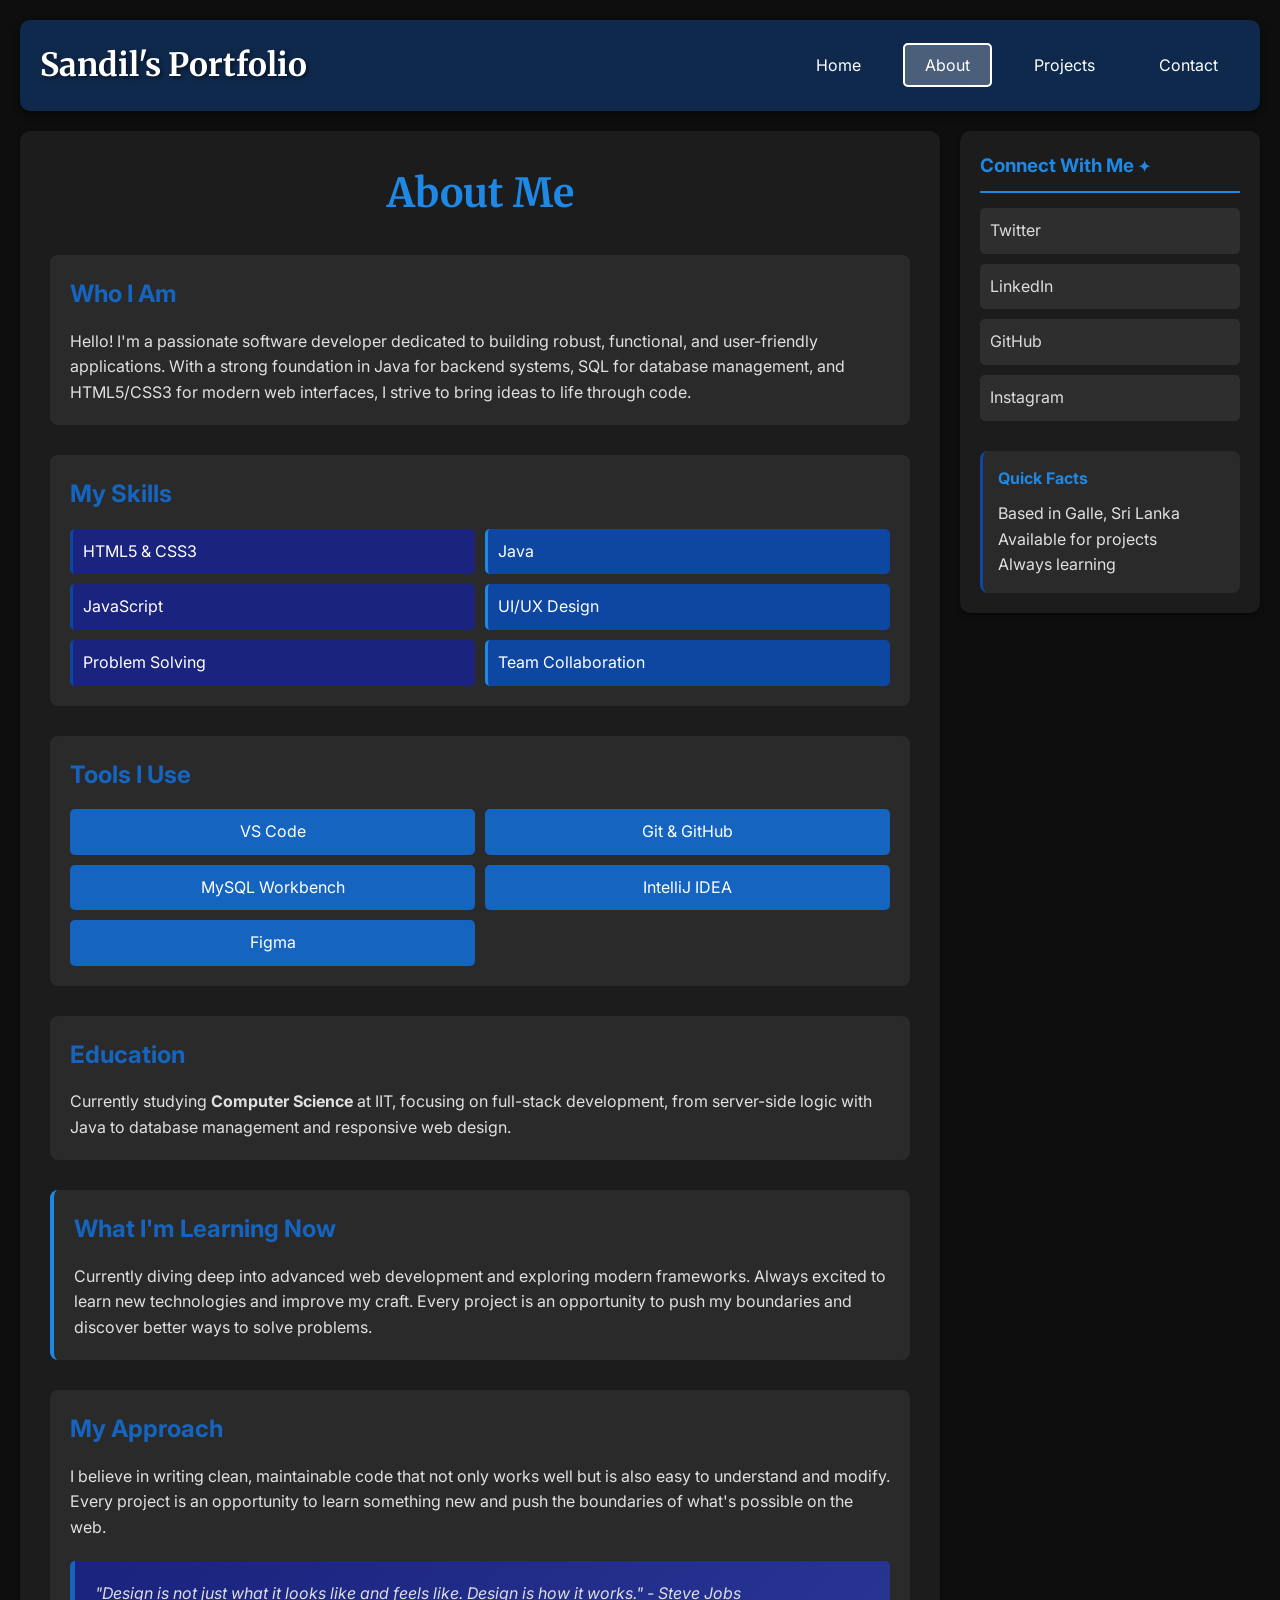
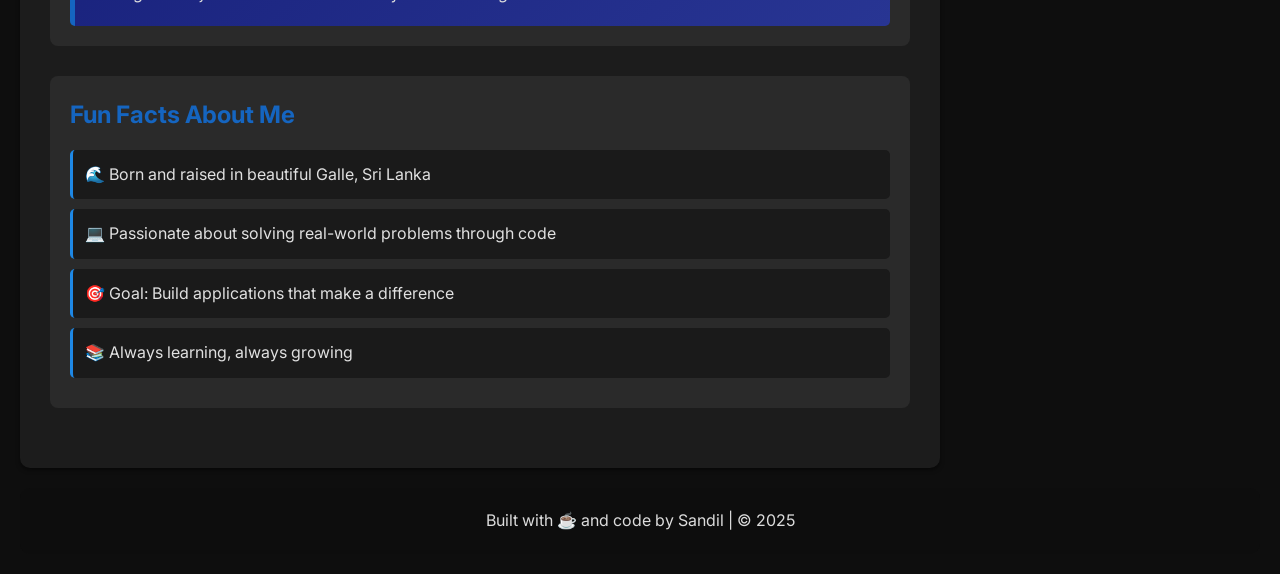
==== about.html @ deefa064 "add" ====
<!DOCTYPE html>
<html lang="en">
<head>
    <meta charset="UTF-8">
    <meta name="viewport" content="width=device-width, initial-scale=1.0">
    <title>About Me - My Portfolio</title>
    <link rel="stylesheet" href="styles.css">
    <link href="https://fonts.googleapis.com/css2?family=Inter:wght@300;400;600&family=Merriweather:wght@700&display=swap" rel="stylesheet">
</head>
<body>
    <!-- Navigation header -->
    <header>
        <nav>
            <h1>Sandil's Portfolio</h1>
            <ul>
                <li><a href="index.html">Home</a></li>
                <li><a href="about.html" class="active">About</a></li>
                <li><a href="blogs.html">Projects</a></li>
                <li><a href="contact.html">Contact</a></li>
            </ul>
        </nav>
    </header>

    <!-- Main content -->
    <main>
        <article class="about-content">
            <h2>About Me</h2>
            
            <!-- Introduction section -->
            <section class="intro-section">
                <h3>Who I Am</h3>
                <p>Hello! I'm a passionate software developer dedicated to building robust, functional, and user-friendly applications. With a strong foundation in Java for backend systems, SQL for database management, and HTML5/CSS3 for modern web interfaces, I strive to bring ideas to life through code.</p>
            </section>

            <!-- Skills section -->
            <section class="skills-section">
                <h3>My Skills</h3>
                <ul class="skills-list">
                    <li>HTML5 & CSS3</li>
                    <li>Java</li>
                    <li>JavaScript</li>
                    <li>UI/UX Design</li>
                    <li>Problem Solving</li>
                    <li>Team Collaboration</li>
                </ul>
            </section>

            <!-- Tools & Technologies section -->
            <section class="tools-section">
                <h3>Tools I Use</h3>
                <ul class="tools-list">
                    <li>VS Code</li>
                    <li>Git & GitHub</li>
                    <li>MySQL Workbench</li>
                    <li>IntelliJ IDEA</li>
                    <li>Figma</li>
                </ul>
            </section>

            <!-- Education section -->
            <section class="education-section">
                <h3>Education</h3>
                <p>Currently studying <strong>Computer Science</strong> at IIT, focusing on full-stack development, from server-side logic with Java to database management and responsive web design.</p>
            </section>

            <!-- What I'm Learning Now section -->
            <section class="current-focus-section">
                <h3>What I'm Learning Now</h3>
                <p>Currently diving deep into advanced web development and exploring modern frameworks. Always excited to learn new technologies and improve my craft. Every project is an opportunity to push my boundaries and discover better ways to solve problems.</p>
            </section>

            <!-- Philosophy section -->
            <section class="philosophy-section">
                <h3>My Approach</h3>
                <p>I believe in writing clean, maintainable code that not only works well but is also easy to understand and modify. Every project is an opportunity to learn something new and push the boundaries of what's possible on the web.</p>
                <blockquote>
                    "Design is not just what it looks like and feels like. Design is how it works." - Steve Jobs
                </blockquote>
            </section>

            <!-- Fun Facts section -->
            <section class="fun-facts-section">
                <h3>Fun Facts About Me</h3>
                <ul class="fun-facts-list">
                    <li>🌊 Born and raised in beautiful Galle, Sri Lanka</li>
                    <li>💻 Passionate about solving real-world problems through code</li>
                    <li>🎯 Goal: Build applications that make a difference</li>
                    <li>📚 Always learning, always growing</li>
                </ul>
            </section>
        </article>
    </main>

    <!-- Sidebar -->
    <aside>
        <h3>Connect With Me</h3>
        <ul class="social-links">
            <li><a href="https://twitter.com" target="_blank" rel="noopener">Twitter</a></li>
            <li><a href="https://linkedin.com" target="_blank" rel="noopener">LinkedIn</a></li>
            <li><a href="https://github.com/imansasandil-beep" target="_blank" rel="noopener">GitHub</a></li>
            <li><a href="https://www.instagram.com/_imansandil__?igsh=MTcyYmR6cWJxM2tmeA==" target="_blank" rel="noopener">Instagram</a></li>
        </ul>
        <div class="latest-update">
            <h4>Quick Facts</h4>
            <p>Based in Galle, Sri Lanka</p>
            <p>Available for projects</p>
            <p>Always learning</p>
        </div>
    </aside>

    <!-- Footer -->
    <footer>
        <p>Built with ☕ and code by Sandil | &copy; 2025</p>
    </footer>
</body>
</html>
---- styles.css ----
/* Font imported via link tag in HTML */
body {
    font-family: 'Inter', sans-serif;
}

h1, h2 {
    font-family: 'Merriweather', serif;
}

/* Animations */
@keyframes fadeIn {
    from {
        opacity: 0;
        transform: translateY(20px);
    }
    to {
        opacity: 1;
        transform: translateY(0);
    }
}

header {
    animation: fadeIn 0.6s ease-out;
}

main {
    animation: fadeIn 0.8s ease-out;
}

aside {
    animation: fadeIn 1s ease-out;
}

footer {
    animation: fadeIn 1.2s ease-out;
}

/* RESET & BASE STYLES */
* {
    margin: 0;
    padding: 0;
    box-sizing: border-box;
}

/* Colours with semi-transparent values */
body {
    line-height: 1.6;
    color: #e0e0e0;
    background-color: #0e0e0e;
    min-height: 100vh;
    display: grid;
    grid-template-columns: 1fr 300px;
    grid-template-rows: auto 1fr auto;
    grid-template-areas: 
        "header header"
        "main aside"
        "footer footer";
    gap: 20px;
    padding: 20px;
}

/* LAYOUT STRUCTURE */

/* Shadows and Rounded corners */
header {
    grid-area: header;
    background-color: #0f294d;
    padding: 20px;
    border-radius: 10px;
    box-shadow: 0 4px 6px rgba(0,0,0,0.5);
}

main {
    grid-area: main;
    background: #1c1c1c;
    padding: 30px;
    border-radius: 10px;
    box-shadow: 0 2px 4px rgba(0,0,0,0.5);
}

aside {
    grid-area: aside;
    background: #1c1c1c;
    padding: 20px;
    border-radius: 10px;
    box-shadow: 0 2px 4px rgba(0,0,0,0.5);
    height: fit-content;
}

footer {
    grid-area: footer;
    background: #0d0d0d;
    color: #dcdcdc;
    text-align: center;
    padding: 20px;
    border-radius: 10px;
}

/* NAVIGATION STYLES */
nav {
    display: flex;
    justify-content: space-between;
    align-items: center;
    color: white;
}

/* Text effects */
nav h1 {
    font-size: 2rem;
    text-shadow: 2px 2px 4px rgba(0,0,0,0.6);
}

nav ul {
    display: flex;
    list-style: none;
    gap: 20px;
}

/* Border and Transitions */
nav a {
    color: white;
    text-decoration: none;
    padding: 10px 20px;
    border-radius: 5px;
    transition: all 0.3s ease;
    border: 2px solid transparent;
}

/* PROFILE PHOTO STYLING */
.logo-container {
    display: flex;
    align-items: center;
    gap: 15px;
}

.profile-photo {
    width: 180px;
    height: 180px;
    border-radius: 50%;
    object-fit: cover;
    border: 3px solid white;
    box-shadow: 0 2px 4px rgba(0,0,0,0.6);
}

/* User action pseudo class */
nav a:hover {
    background: rgba(255,255,255,0.15);
    border-color: white;
}

/* Attribute selector */
nav a[class="active"] {
    background: rgba(255,255,255,0.25);
    border-color: white;
}

/* index.html */

/* Gradient */
.hero {
    text-align: center;
    padding: 60px 20px;
    background: linear-gradient(135deg, #142d55 0%, #0f294d 100%);
    border-radius: 10px;
    margin-bottom: 40px;
    color: white;
}


.hero h2 {
    font-size: 3rem;
    margin-bottom: 20px;
    animation: fadeInDown 1s ease;
}

.hero p {
    font-size: 1.3rem;
    margin-bottom: 30px;
    opacity: 0.9;
}

@keyframes fadeInDown {
    from {
        opacity: 0;
        transform: translateY(-30px);
    }
    to {
        opacity: 1;
        transform: translateY(0);
    }
}

/* Transforms */
.cta-button {
    display: inline-block;
    padding: 15px 40px;
    background: white;
    color: #1565c0;
    text-decoration: none;
    border-radius: 30px;
    font-weight: 600;
    transition: all 0.3s ease;
    box-shadow: 0 4px 6px rgba(0,0,0,0.3);
}

.cta-button:hover {
    transform: scale(1.05);
    box-shadow: 0 6px 12px rgba(0,0,0,0.4);
}

/* CARD COMPONENTS */
.card-container {
    display: grid;
    grid-template-columns: repeat(3, 1fr);
    gap: 20px;
    margin-top: 30px;
}

.card {
    background: #2a2a2a;
    padding: 25px;
    border-radius: 10px;
    border-left: 4px solid #1565c0;
    transition: all 0.3s ease;
    box-shadow: 0 2px 4px rgba(0,0,0,0.4);
}

.card:hover {
    transform: translateY(-5px);
    box-shadow: 0 6px 12px rgba(0,0,0,0.5);
}

/* Pseudo element with generated content */
.card h3::before {
    content: "→ ";
    color: #1565c0;
    font-weight: bold;
}

/* SIDEBAR STYLES */
aside h3 {
    color: #1e88e5;
    margin-bottom: 15px;
    padding-bottom: 10px;
    border-bottom: 2px solid #1e88e5;
}

/* Pseudo element with generated content */
aside h3::after {
    content: " ✦";
    font-size: 0.8em;
}

.social-links {
    list-style: none;
    margin-bottom: 30px;
}

/* Child combinator */
.social-links > li {
    margin-bottom: 10px;
}

.social-links a {
    display: block;
    padding: 10px;
    background: #2e2e2e;
    color: #dcdcdc;
    text-decoration: none;
    border-radius: 5px;
    transition: all 0.3s ease;
}

.social-links a:hover {
    background: #1e88e5;
    color: white;
    transform: translateX(5px);
}

.latest-update {
    background: #2a2a2a;
    padding: 15px;
    border-radius: 8px;
    border-left: 3px solid #0d47a1;
}

.latest-update h4 {
    color: #1e88e5;
    margin-bottom: 10px;
}

/* ABOUT PAGE STYLES */
.about-content h2 {
    color: #1e88e5;
    font-size: 2.5rem;
    margin-bottom: 30px;
    text-align: center;
}

/* Structural selector */
.about-content section {
    margin-bottom: 30px;
    padding: 20px;
    background: #2a2a2a;
    border-radius: 8px;
}

.about-content h3 {
    color: #1565c0;
    margin-bottom: 15px;
    font-size: 1.5rem;
}

.skills-list {
    display: grid;
    grid-template-columns: repeat(2, 1fr);
    gap: 10px;
    list-style: none;
}

/* Nth pseudo class */
.skills-list li:nth-child(odd) {
    background: #1a237e;
    color: white;
    padding: 10px;
    border-radius: 5px;
    border-left: 3px solid #0d47a1;
}

.skills-list li:nth-child(even) {
    background: #0d47a1;
    color: white;
    padding: 10px;
    border-radius: 5px;
    border-left: 3px solid #1e88e5;
}

blockquote {
    font-style: italic;
    padding: 20px;
    background: linear-gradient(135deg, #1a237e 0%, #283593 100%);
    border-left: 5px solid #1565c0;
    border-radius: 5px;
    margin-top: 20px;
    color: #ddd;
}

/* Tools section */
.tools-section {
    margin-bottom: 30px;
    padding: 20px;
    background: #2a2a2a;
    border-radius: 8px;
}

.tools-section h3 {
    color: #1565c0;
    margin-bottom: 15px;
    font-size: 1.5rem;
}

.tools-list {
    display: grid;
    grid-template-columns: repeat(2, 1fr);
    gap: 10px;
    list-style: none;
}

.tools-list li {
    background: #1565c0;
    color: white;
    padding: 10px;
    border-radius: 5px;
    text-align: center;
    transition: all 0.3s ease;
}

.tools-list li:hover {
    background: #1e88e5;
    transform: translateY(-3px);
}

/* Current Focus section */
.current-focus-section {
    margin-bottom: 30px;
    padding: 20px;
    background: #2a2a2a;
    border-radius: 8px;
    border-left: 4px solid #1e88e5;
}

.current-focus-section h3 {
    color: #1565c0;
    margin-bottom: 15px;
    font-size: 1.5rem;
}

/* Fun Facts section */
.fun-facts-section {
    margin-bottom: 30px;
    padding: 20px;
    background: #2a2a2a;
    border-radius: 8px;
}

.fun-facts-section h3 {
    color: #1565c0;
    margin-bottom: 15px;
    font-size: 1.5rem;
}

.fun-facts-list {
    list-style: none;
}

.fun-facts-list li {
    padding: 12px;
    margin-bottom: 10px;
    background: #1a1a1a;
    border-radius: 5px;
    border-left: 3px solid #1e88e5;
    transition: all 0.3s ease;
}

.fun-facts-list li:hover {
    background: #252525;
    transform: translateX(5px);
}

/* BLOG PAGE STYLES */
.blog-section h2 {
    color: #1e88e5;
    font-size: 2.5rem;
    margin-bottom: 30px;
}

.blog-post {
    background: #2a2a2a;
    padding: 30px;
    margin-bottom: 30px;
    border-radius: 10px;
    border-top: 4px solid #1565c0;
    box-shadow: 0 2px 4px rgba(0,0,0,0.5);
}

.blog-post header {
    background: transparent;
    padding: 0;
    box-shadow: none;
    margin-bottom: 20px;
}

.blog-post h3 {
    color: #e0e0e0;
    font-size: 1.8rem;
    margin-bottom: 10px;
}

/* Attribute selector */
time[datetime] {
    display: inline-block;
    color: #aaa;
    font-size: 0.9rem;
    padding: 5px 15px;
    background: #1a237e;
    border-radius: 20px;
}

.blog-post p {
    margin-bottom: 15px;
    line-height: 1.8;
}

.post-tags {
    display: flex;
    gap: 10px;
    list-style: none;
    margin-top: 20px;
}

.post-tags li {
    background: #1565c0;
    color: white;
    padding: 5px 15px;
    border-radius: 20px;
    font-size: 0.85rem;
}

.category-list {
    list-style: none;
}

.category-list li {
    padding: 8px;
    margin-bottom: 5px;
    background: #2e2e2e;
    border-radius: 5px;
    cursor: pointer;
    transition: all 0.3s ease;
}

.category-list li:hover {
    background: #1e88e5;
    color: white;
    transform: translateX(5px);
}

/* contact.html */
.contact-section h2 {
    color: #1e88e5;
    font-size: 2.5rem;
    margin-bottom: 20px;
}

/* Child combinator */
.contact-section > p {
    margin-bottom: 30px;
    color: #bbb;
}

.contact-form {
    max-width: 600px;
}

.form-group {
    margin-bottom: 20px;
}

.form-group label {
    display: block;
    margin-bottom: 8px;
    color: #e0e0e0;
    font-weight: 500;
}

/* Relational selector */
label ~ input,
label ~ textarea,
label ~ select {
    width: 100%;
    padding: 12px;
    border: 2px solid #444;
    border-radius: 5px;
    font-family: 'Poppins', sans-serif;
    font-size: 1rem;
    background: #121212;
    color: white;
    transition: all 0.3s ease;
}

input:focus,
textarea:focus,
select:focus {
    outline: none;
    border-color: #1e88e5;
    box-shadow: 0 0 0 3px rgba(30, 136, 229, 0.1);
}

/* Validity pseudo class */
input:valid {
    border-color: #4caf50;
}

/* Negation pseudo class */
input:invalid:not(:placeholder-shown) {
    border-color: #f44336;
}

textarea {
    resize: vertical;
    min-height: 120px;
}

.checkbox-group {
    display: flex;
    align-items: center;
    gap: 10px;
}

/* Attribute selector */
.checkbox-group input[type="checkbox"] {
    width: auto;
}

.checkbox-group label {
    margin-bottom: 0;
}

.submit-button {
    background: linear-gradient(135deg, #1565c0 0%, #0d47a1 100%);
    color: white;
    padding: 15px 40px;
    border: none;
    border-radius: 30px;
    font-size: 1rem;
    font-weight: 600;
    cursor: pointer;
    transition: all 0.3s ease;
    box-shadow: 0 4px 6px rgba(0,0,0,0.4);
}

.submit-button:hover {
    transform: scale(1.05);
    box-shadow: 0 6px 12px rgba(0,0,0,0.6);
}

.submit-button:active {
    transform: scale(0.98);
}

/* Specificity consideration applied throughout */

/* Media queries for responsive design */
@media screen and (max-width: 768px) {
    body {
        grid-template-columns: 1fr;
        grid-template-areas: 
            "header"
            "main"
            "aside"
            "footer";
        padding: 10px;
    }
    
    nav {
        flex-direction: column;
        gap: 15px;
    }
    
    nav ul {
        flex-direction: column;
        width: 100%;
        gap: 10px;
    }
    
    nav a {
        display: block;
        text-align: center;
    }
    
    .card-container {
        grid-template-columns: 1fr;
    }
    
    .hero h2 {
        font-size: 2rem;
    }
    
    .skills-list {
        grid-template-columns: 1fr;
    }
}

@media screen and (max-width: 480px) {
    .hero {
        padding: 40px 15px;
    }
    
    .hero h2 {
        font-size: 1.8rem;
    }
    
    .hero p {
        font-size: 1rem;
    }
    
    .cta-button {
        padding: 12px 30px;
        font-size: 0.9rem;
    }
    
    nav h1 {
        font-size: 1.5rem;
    }
    
    main,
    aside {
        padding: 20px;
    }
    
    .about-content h2,
    .blog-section h2,
    .contact-section h2 {
        font-size: 2rem;
    }
    
    .blog-post {
        padding: 20px;
    }
    
    .post-tags {
        flex-wrap: wrap;
    }
}
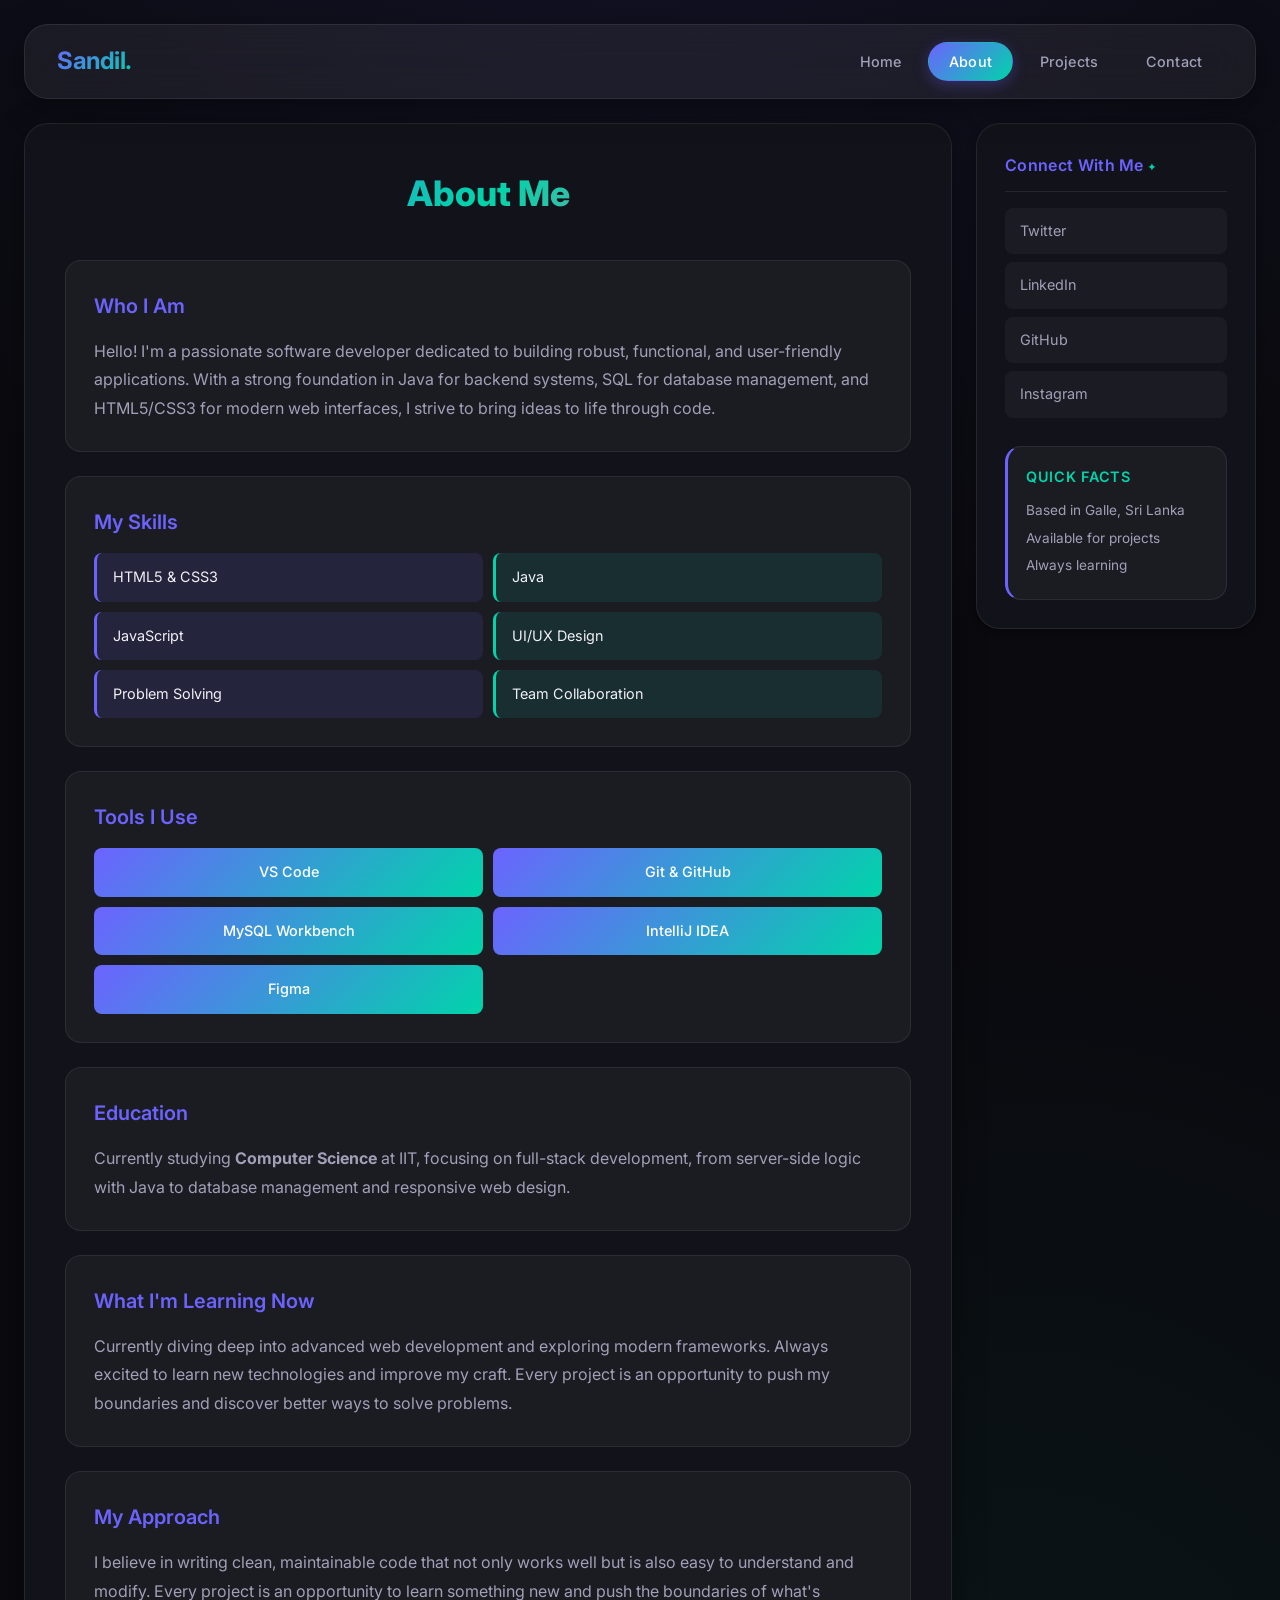
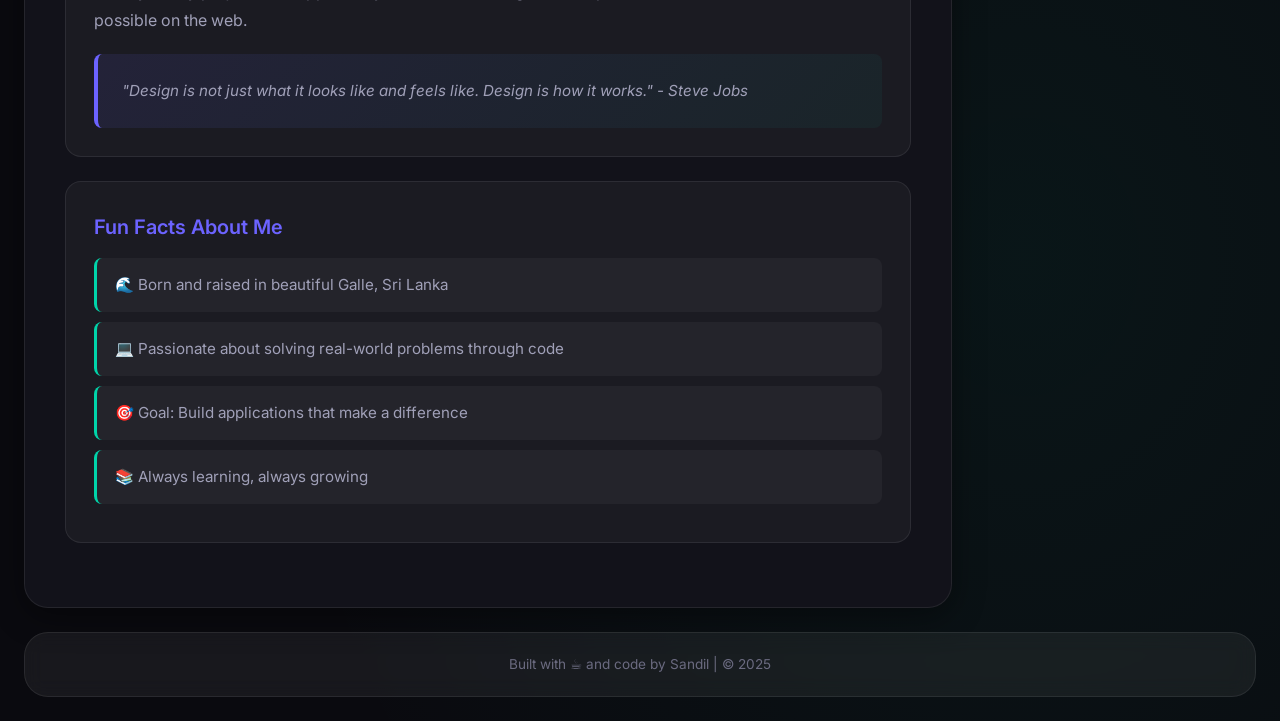
==== commit d7ed6671: "about page content and section structure" ====
--- a/about.html
+++ b/about.html
@@ -3,15 +3,16 @@
 <head>
     <meta charset="UTF-8">
     <meta name="viewport" content="width=device-width, initial-scale=1.0">
-    <title>About Me - My Portfolio</title>
+    <meta name="description" content="Learn more about Sandil - a passionate software developer studying Computer Science at IIT, Sri Lanka.">
+    <title>About Me | Sandil</title>
     <link rel="stylesheet" href="styles.css">
-    <link href="https://fonts.googleapis.com/css2?family=Inter:wght@300;400;600&family=Merriweather:wght@700&display=swap" rel="stylesheet">
+    <link href="https://fonts.googleapis.com/css2?family=Inter:wght@300;400;500;600;700;800&display=swap" rel="stylesheet">
 </head>
 <body>
     <!-- Navigation header -->
     <header>
         <nav>
-            <h1>Sandil's Portfolio</h1>
+            <h1>Sandil.</h1>
             <ul>
                 <li><a href="index.html">Home</a></li>
                 <li><a href="about.html" class="active">About</a></li>
@@ -36,7 +37,7 @@
             <section class="skills-section">
                 <h3>My Skills</h3>
                 <ul class="skills-list">
-                    <li>HTML5 & CSS3</li>
+                    <li>HTML5 &amp; CSS3</li>
                     <li>Java</li>
                     <li>JavaScript</li>
                     <li>UI/UX Design</li>
@@ -50,7 +51,7 @@
                 <h3>Tools I Use</h3>
                 <ul class="tools-list">
                     <li>VS Code</li>
-                    <li>Git & GitHub</li>
+                    <li>Git &amp; GitHub</li>
                     <li>MySQL Workbench</li>
                     <li>IntelliJ IDEA</li>
                     <li>Figma</li>
--- a/styles.css
+++ b/styles.css
@@ -1,211 +1,293 @@
-/* Font imported via link tag in HTML */
-body {
-    font-family: 'Inter', sans-serif;
-}
-
-h1, h2 {
-    font-family: 'Merriweather', serif;
-}
-
-/* Animations */
-@keyframes fadeIn {
-    from {
-        opacity: 0;
-        transform: translateY(20px);
-    }
-    to {
-        opacity: 1;
-        transform: translateY(0);
-    }
-}
-
-header {
-    animation: fadeIn 0.6s ease-out;
-}
-
-main {
-    animation: fadeIn 0.8s ease-out;
-}
-
-aside {
-    animation: fadeIn 1s ease-out;
-}
-
-footer {
-    animation: fadeIn 1.2s ease-out;
-}
-
-/* RESET & BASE STYLES */
-* {
+/* ===== CUSTOM PROPERTIES / DESIGN TOKENS ===== */
+:root {
+    --bg-primary: #0a0a0f;
+    --bg-secondary: #12121a;
+    --bg-card: rgba(255, 255, 255, 0.04);
+    --bg-glass: rgba(255, 255, 255, 0.06);
+    --border-glass: rgba(255, 255, 255, 0.08);
+    --text-primary: #f0f0f5;
+    --text-secondary: #a0a0b8;
+    --text-muted: #6b6b80;
+    --accent-1: #6c63ff;
+    --accent-2: #00d4aa;
+    --accent-3: #ff6b9d;
+    --gradient-hero: linear-gradient(135deg, #6c63ff 0%, #00d4aa 50%, #ff6b9d 100%);
+    --gradient-accent: linear-gradient(135deg, #6c63ff, #00d4aa);
+    --gradient-card: linear-gradient(135deg, rgba(108, 99, 255, 0.1), rgba(0, 212, 170, 0.05));
+    --shadow-sm: 0 2px 8px rgba(0, 0, 0, 0.3);
+    --shadow-md: 0 8px 32px rgba(0, 0, 0, 0.4);
+    --shadow-lg: 0 16px 64px rgba(0, 0, 0, 0.5);
+    --shadow-glow: 0 0 30px rgba(108, 99, 255, 0.15);
+    --radius-sm: 8px;
+    --radius-md: 16px;
+    --radius-lg: 24px;
+    --radius-full: 9999px;
+    --transition-fast: 0.2s cubic-bezier(0.4, 0, 0.2, 1);
+    --transition-smooth: 0.4s cubic-bezier(0.4, 0, 0.2, 1);
+    --transition-bounce: 0.5s cubic-bezier(0.34, 1.56, 0.64, 1);
+}
+
+/* ===== RESET & BASE ===== */
+*, *::before, *::after {
     margin: 0;
     padding: 0;
     box-sizing: border-box;
 }
 
-/* Colours with semi-transparent values */
+html {
+    scroll-behavior: smooth;
+}
+
 body {
-    line-height: 1.6;
-    color: #e0e0e0;
-    background-color: #0e0e0e;
+    font-family: 'Inter', 'Segoe UI', system-ui, sans-serif;
+    line-height: 1.7;
+    color: var(--text-primary);
+    background-color: var(--bg-primary);
     min-height: 100vh;
     display: grid;
-    grid-template-columns: 1fr 300px;
+    grid-template-columns: 1fr 280px;
     grid-template-rows: auto 1fr auto;
-    grid-template-areas: 
+    grid-template-areas:
         "header header"
         "main aside"
         "footer footer";
-    gap: 20px;
-    padding: 20px;
-}
-
-/* LAYOUT STRUCTURE */
-
-/* Shadows and Rounded corners */
+    gap: 24px;
+    padding: 24px;
+    background-image:
+        radial-gradient(ellipse 80% 50% at 50% -20%, rgba(108, 99, 255, 0.12), transparent),
+        radial-gradient(ellipse 60% 40% at 80% 80%, rgba(0, 212, 170, 0.06), transparent);
+}
+
+/* ===== ANIMATIONS ===== */
+@keyframes fadeInUp {
+    from { opacity: 0; transform: translateY(30px); }
+    to { opacity: 1; transform: translateY(0); }
+}
+
+@keyframes fadeInDown {
+    from { opacity: 0; transform: translateY(-30px); }
+    to { opacity: 1; transform: translateY(0); }
+}
+
+@keyframes slideInLeft {
+    from { opacity: 0; transform: translateX(-30px); }
+    to { opacity: 1; transform: translateX(0); }
+}
+
+@keyframes slideInRight {
+    from { opacity: 0; transform: translateX(30px); }
+    to { opacity: 1; transform: translateX(0); }
+}
+
+@keyframes gradientShift {
+    0% { background-position: 0% 50%; }
+    50% { background-position: 100% 50%; }
+    100% { background-position: 0% 50%; }
+}
+
+@keyframes pulse {
+    0%, 100% { opacity: 1; }
+    50% { opacity: 0.6; }
+}
+
+@keyframes float {
+    0%, 100% { transform: translateY(0); }
+    50% { transform: translateY(-6px); }
+}
+
+@keyframes shimmer {
+    0% { background-position: -200% 0; }
+    100% { background-position: 200% 0; }
+}
+
+header { animation: fadeInDown 0.6s ease-out both; }
+main { animation: fadeInUp 0.7s ease-out 0.1s both; }
+aside { animation: slideInRight 0.7s ease-out 0.2s both; }
+footer { animation: fadeInUp 0.6s ease-out 0.3s both; }
+
+/* ===== HEADER / NAV ===== */
 header {
     grid-area: header;
-    background-color: #0f294d;
-    padding: 20px;
-    border-radius: 10px;
-    box-shadow: 0 4px 6px rgba(0,0,0,0.5);
-}
-
-main {
-    grid-area: main;
-    background: #1c1c1c;
-    padding: 30px;
-    border-radius: 10px;
-    box-shadow: 0 2px 4px rgba(0,0,0,0.5);
-}
-
-aside {
-    grid-area: aside;
-    background: #1c1c1c;
-    padding: 20px;
-    border-radius: 10px;
-    box-shadow: 0 2px 4px rgba(0,0,0,0.5);
-    height: fit-content;
-}
-
-footer {
-    grid-area: footer;
-    background: #0d0d0d;
-    color: #dcdcdc;
-    text-align: center;
-    padding: 20px;
-    border-radius: 10px;
-}
-
-/* NAVIGATION STYLES */
+    background: var(--bg-glass);
+    backdrop-filter: blur(20px);
+    -webkit-backdrop-filter: blur(20px);
+    padding: 16px 32px;
+    border-radius: var(--radius-lg);
+    border: 1px solid var(--border-glass);
+    box-shadow: var(--shadow-md);
+    position: sticky;
+    top: 24px;
+    z-index: 100;
+}
+
 nav {
     display: flex;
     justify-content: space-between;
     align-items: center;
-    color: white;
 }
 
 /* Text effects */
 nav h1 {
-    font-size: 2rem;
-    text-shadow: 2px 2px 4px rgba(0,0,0,0.6);
+    font-family: 'Inter', sans-serif;
+    font-size: 1.5rem;
+    font-weight: 700;
+    background: var(--gradient-hero);
+    background-size: 200% 200%;
+    -webkit-background-clip: text;
+    -webkit-text-fill-color: transparent;
+    background-clip: text;
+    animation: gradientShift 4s ease infinite;
+    letter-spacing: -0.02em;
 }
 
 nav ul {
     display: flex;
     list-style: none;
-    gap: 20px;
+    gap: 6px;
 }
 
 /* Border and Transitions */
 nav a {
-    color: white;
+    color: var(--text-secondary);
     text-decoration: none;
     padding: 10px 20px;
-    border-radius: 5px;
-    transition: all 0.3s ease;
-    border: 2px solid transparent;
-}
-
-/* PROFILE PHOTO STYLING */
+    border-radius: var(--radius-full);
+    transition: var(--transition-smooth);
+    font-weight: 500;
+    font-size: 0.9rem;
+    border: 1px solid transparent;
+    position: relative;
+    letter-spacing: 0.01em;
+}
+
+/* User action pseudo class */
+nav a:hover {
+    color: var(--text-primary);
+    background: rgba(108, 99, 255, 0.12);
+    border-color: rgba(108, 99, 255, 0.25);
+}
+
+/* Attribute selector */
+nav a[class="active"] {
+    color: #fff;
+    background: var(--gradient-accent);
+    border-color: transparent;
+    box-shadow: 0 4px 15px rgba(108, 99, 255, 0.3);
+}
+
+/* ===== PROFILE PHOTO ===== */
 .logo-container {
     display: flex;
     align-items: center;
-    gap: 15px;
+    gap: 16px;
 }
 
 .profile-photo {
-    width: 180px;
-    height: 180px;
+    width: 52px;
+    height: 52px;
     border-radius: 50%;
     object-fit: cover;
-    border: 3px solid white;
-    box-shadow: 0 2px 4px rgba(0,0,0,0.6);
-}
-
-/* User action pseudo class */
-nav a:hover {
-    background: rgba(255,255,255,0.15);
-    border-color: white;
-}
-
-/* Attribute selector */
-nav a[class="active"] {
-    background: rgba(255,255,255,0.25);
-    border-color: white;
-}
-
-/* index.html */
-
+    border: 2px solid rgba(108, 99, 255, 0.5);
+    box-shadow: 0 0 20px rgba(108, 99, 255, 0.2);
+    transition: var(--transition-smooth);
+}
+
+.profile-photo:hover {
+    border-color: var(--accent-2);
+    box-shadow: 0 0 30px rgba(0, 212, 170, 0.3);
+    transform: scale(1.08);
+}
+
+/* ===== MAIN CONTENT ===== */
+main {
+    grid-area: main;
+    background: var(--bg-secondary);
+    padding: 40px;
+    border-radius: var(--radius-lg);
+    border: 1px solid var(--border-glass);
+    box-shadow: var(--shadow-md);
+}
+
+/* ===== HERO SECTION ===== */
 /* Gradient */
 .hero {
     text-align: center;
-    padding: 60px 20px;
-    background: linear-gradient(135deg, #142d55 0%, #0f294d 100%);
-    border-radius: 10px;
-    margin-bottom: 40px;
-    color: white;
-}
-
+    padding: 80px 40px;
+    background: linear-gradient(135deg, rgba(108, 99, 255, 0.15) 0%, rgba(0, 212, 170, 0.08) 50%, rgba(255, 107, 157, 0.08) 100%);
+    border-radius: var(--radius-lg);
+    margin-bottom: 48px;
+    position: relative;
+    overflow: hidden;
+    border: 1px solid var(--border-glass);
+}
+
+.hero::before {
+    content: '';
+    position: absolute;
+    top: 0;
+    left: 0;
+    right: 0;
+    bottom: 0;
+    background: radial-gradient(circle at 30% 50%, rgba(108, 99, 255, 0.12), transparent 60%),
+                radial-gradient(circle at 70% 50%, rgba(0, 212, 170, 0.08), transparent 60%);
+    pointer-events: none;
+}
 
 .hero h2 {
-    font-size: 3rem;
-    margin-bottom: 20px;
-    animation: fadeInDown 1s ease;
+    font-family: 'Inter', sans-serif;
+    font-size: 3.2rem;
+    font-weight: 800;
+    margin-bottom: 16px;
+    background: var(--gradient-hero);
+    background-size: 200% 200%;
+    -webkit-background-clip: text;
+    -webkit-text-fill-color: transparent;
+    background-clip: text;
+    animation: fadeInDown 0.8s ease-out, gradientShift 5s ease infinite;
+    letter-spacing: -0.03em;
+    line-height: 1.2;
 }
 
 .hero p {
-    font-size: 1.3rem;
-    margin-bottom: 30px;
-    opacity: 0.9;
-}
-
-@keyframes fadeInDown {
-    from {
-        opacity: 0;
-        transform: translateY(-30px);
-    }
-    to {
-        opacity: 1;
-        transform: translateY(0);
-    }
+    font-size: 1.15rem;
+    margin-bottom: 32px;
+    color: var(--text-secondary);
+    max-width: 500px;
+    margin-left: auto;
+    margin-right: auto;
 }
 
 /* Transforms */
 .cta-button {
     display: inline-block;
-    padding: 15px 40px;
-    background: white;
-    color: #1565c0;
+    padding: 14px 36px;
+    background: var(--gradient-accent);
+    color: white;
     text-decoration: none;
-    border-radius: 30px;
+    border-radius: var(--radius-full);
     font-weight: 600;
-    transition: all 0.3s ease;
-    box-shadow: 0 4px 6px rgba(0,0,0,0.3);
+    font-size: 0.95rem;
+    transition: var(--transition-smooth);
+    box-shadow: 0 4px 20px rgba(108, 99, 255, 0.35);
+    position: relative;
+    letter-spacing: 0.01em;
 }
 
 .cta-button:hover {
-    transform: scale(1.05);
-    box-shadow: 0 6px 12px rgba(0,0,0,0.4);
+    transform: translateY(-3px) scale(1.03);
+    box-shadow: 0 8px 30px rgba(108, 99, 255, 0.5);
+}
+
+.cta-button:active {
+    transform: translateY(0) scale(0.98);
+}
+
+/* ===== FEATURED SECTION ===== */
+.featured h2 {
+    font-size: 1.8rem;
+    font-weight: 700;
+    margin-bottom: 24px;
+    color: var(--text-primary);
 }
 
 /* CARD COMPONENTS */
@@ -213,102 +295,197 @@
     display: grid;
     grid-template-columns: repeat(3, 1fr);
     gap: 20px;
-    margin-top: 30px;
+    margin-top: 24px;
 }
 
 .card {
-    background: #2a2a2a;
-    padding: 25px;
-    border-radius: 10px;
-    border-left: 4px solid #1565c0;
-    transition: all 0.3s ease;
-    box-shadow: 0 2px 4px rgba(0,0,0,0.4);
+    background: var(--bg-card);
+    padding: 28px;
+    border-radius: var(--radius-md);
+    border: 1px solid var(--border-glass);
+    transition: var(--transition-smooth);
+    box-shadow: var(--shadow-sm);
+    position: relative;
+    overflow: hidden;
+}
+
+.card::before {
+    content: '';
+    position: absolute;
+    top: 0;
+    left: 0;
+    right: 0;
+    height: 3px;
+    background: var(--gradient-accent);
+    transform: scaleX(0);
+    transition: var(--transition-smooth);
+    transform-origin: left;
 }
 
 .card:hover {
-    transform: translateY(-5px);
-    box-shadow: 0 6px 12px rgba(0,0,0,0.5);
+    transform: translateY(-6px);
+    box-shadow: var(--shadow-md), var(--shadow-glow);
+    border-color: rgba(108, 99, 255, 0.2);
+    background: var(--gradient-card);
+}
+
+.card:hover::before {
+    transform: scaleX(1);
+}
+
+.card h3 {
+    font-size: 1.15rem;
+    font-weight: 600;
+    margin-bottom: 12px;
+    color: var(--text-primary);
 }
 
 /* Pseudo element with generated content */
 .card h3::before {
-    content: "→ ";
-    color: #1565c0;
+    content: "✦ ";
+    color: var(--accent-1);
     font-weight: bold;
-}
-
-/* SIDEBAR STYLES */
+    font-size: 0.9em;
+}
+
+.card p {
+    color: var(--text-secondary);
+    font-size: 0.9rem;
+    line-height: 1.7;
+}
+
+/* ===== SIDEBAR ===== */
+aside {
+    grid-area: aside;
+    background: var(--bg-secondary);
+    padding: 28px;
+    border-radius: var(--radius-lg);
+    border: 1px solid var(--border-glass);
+    box-shadow: var(--shadow-sm);
+    height: fit-content;
+    position: sticky;
+    top: 100px;
+}
+
 aside h3 {
-    color: #1e88e5;
-    margin-bottom: 15px;
-    padding-bottom: 10px;
-    border-bottom: 2px solid #1e88e5;
+    color: var(--accent-1);
+    margin-bottom: 16px;
+    padding-bottom: 12px;
+    border-bottom: 1px solid var(--border-glass);
+    font-size: 1rem;
+    font-weight: 600;
+    letter-spacing: 0.02em;
 }
 
 /* Pseudo element with generated content */
 aside h3::after {
     content: " ✦";
-    font-size: 0.8em;
+    font-size: 0.7em;
+    color: var(--accent-2);
 }
 
 .social-links {
     list-style: none;
-    margin-bottom: 30px;
+    margin-bottom: 28px;
 }
 
 /* Child combinator */
 .social-links > li {
-    margin-bottom: 10px;
+    margin-bottom: 8px;
 }
 
 .social-links a {
     display: block;
-    padding: 10px;
-    background: #2e2e2e;
-    color: #dcdcdc;
+    padding: 10px 14px;
+    background: var(--bg-card);
+    color: var(--text-secondary);
     text-decoration: none;
-    border-radius: 5px;
-    transition: all 0.3s ease;
+    border-radius: var(--radius-sm);
+    transition: var(--transition-smooth);
+    font-size: 0.9rem;
+    border: 1px solid transparent;
 }
 
 .social-links a:hover {
-    background: #1e88e5;
-    color: white;
-    transform: translateX(5px);
+    background: rgba(108, 99, 255, 0.12);
+    color: var(--text-primary);
+    transform: translateX(4px);
+    border-color: rgba(108, 99, 255, 0.2);
 }
 
 .latest-update {
-    background: #2a2a2a;
-    padding: 15px;
-    border-radius: 8px;
-    border-left: 3px solid #0d47a1;
+    background: var(--bg-card);
+    padding: 18px;
+    border-radius: var(--radius-md);
+    border: 1px solid var(--border-glass);
+    border-left: 3px solid var(--accent-1);
 }
 
 .latest-update h4 {
-    color: #1e88e5;
+    color: var(--accent-2);
     margin-bottom: 10px;
-}
-
-/* ABOUT PAGE STYLES */
+    font-size: 0.9rem;
+    font-weight: 600;
+    text-transform: uppercase;
+    letter-spacing: 0.05em;
+}
+
+.latest-update p {
+    font-size: 0.85rem;
+    color: var(--text-secondary);
+    margin-bottom: 4px;
+}
+
+/* ===== FOOTER ===== */
+footer {
+    grid-area: footer;
+    background: var(--bg-glass);
+    backdrop-filter: blur(10px);
+    color: var(--text-muted);
+    text-align: center;
+    padding: 20px;
+    border-radius: var(--radius-lg);
+    border: 1px solid var(--border-glass);
+    font-size: 0.85rem;
+}
+
+/* ===== ABOUT PAGE ===== */
 .about-content h2 {
-    color: #1e88e5;
-    font-size: 2.5rem;
-    margin-bottom: 30px;
+    font-size: 2.2rem;
+    font-weight: 800;
+    margin-bottom: 36px;
     text-align: center;
+    background: var(--gradient-hero);
+    -webkit-background-clip: text;
+    -webkit-text-fill-color: transparent;
+    background-clip: text;
 }
 
 /* Structural selector */
 .about-content section {
-    margin-bottom: 30px;
-    padding: 20px;
-    background: #2a2a2a;
-    border-radius: 8px;
+    margin-bottom: 24px;
+    padding: 28px;
+    background: var(--bg-card);
+    border-radius: var(--radius-md);
+    border: 1px solid var(--border-glass);
+    transition: var(--transition-smooth);
+}
+
+.about-content section:hover {
+    border-color: rgba(108, 99, 255, 0.15);
+    box-shadow: var(--shadow-glow);
 }
 
 .about-content h3 {
-    color: #1565c0;
-    margin-bottom: 15px;
-    font-size: 1.5rem;
+    color: var(--accent-1);
+    margin-bottom: 14px;
+    font-size: 1.25rem;
+    font-weight: 600;
+}
+
+.about-content p {
+    color: var(--text-secondary);
+    line-height: 1.8;
 }
 
 .skills-list {
@@ -320,45 +497,41 @@
 
 /* Nth pseudo class */
 .skills-list li:nth-child(odd) {
-    background: #1a237e;
-    color: white;
-    padding: 10px;
-    border-radius: 5px;
-    border-left: 3px solid #0d47a1;
+    background: rgba(108, 99, 255, 0.12);
+    color: var(--text-primary);
+    padding: 12px 16px;
+    border-radius: var(--radius-sm);
+    border-left: 3px solid var(--accent-1);
+    font-size: 0.9rem;
+    transition: var(--transition-fast);
 }
 
 .skills-list li:nth-child(even) {
-    background: #0d47a1;
-    color: white;
-    padding: 10px;
-    border-radius: 5px;
-    border-left: 3px solid #1e88e5;
+    background: rgba(0, 212, 170, 0.1);
+    color: var(--text-primary);
+    padding: 12px 16px;
+    border-radius: var(--radius-sm);
+    border-left: 3px solid var(--accent-2);
+    font-size: 0.9rem;
+    transition: var(--transition-fast);
+}
+
+.skills-list li:hover {
+    transform: translateX(4px);
 }
 
 blockquote {
     font-style: italic;
-    padding: 20px;
-    background: linear-gradient(135deg, #1a237e 0%, #283593 100%);
-    border-left: 5px solid #1565c0;
-    border-radius: 5px;
+    padding: 24px;
+    background: linear-gradient(135deg, rgba(108, 99, 255, 0.1), rgba(0, 212, 170, 0.05));
+    border-left: 4px solid var(--accent-1);
+    border-radius: var(--radius-sm);
     margin-top: 20px;
-    color: #ddd;
+    color: var(--text-secondary);
+    font-size: 0.95rem;
 }
 
 /* Tools section */
-.tools-section {
-    margin-bottom: 30px;
-    padding: 20px;
-    background: #2a2a2a;
-    border-radius: 8px;
-}
-
-.tools-section h3 {
-    color: #1565c0;
-    margin-bottom: 15px;
-    font-size: 1.5rem;
-}
-
 .tools-list {
     display: grid;
     grid-template-columns: repeat(2, 1fr);
@@ -367,123 +540,139 @@
 }
 
 .tools-list li {
-    background: #1565c0;
+    background: var(--gradient-accent);
     color: white;
-    padding: 10px;
-    border-radius: 5px;
+    padding: 12px;
+    border-radius: var(--radius-sm);
     text-align: center;
-    transition: all 0.3s ease;
+    transition: var(--transition-smooth);
+    font-size: 0.9rem;
+    font-weight: 500;
 }
 
 .tools-list li:hover {
-    background: #1e88e5;
     transform: translateY(-3px);
-}
-
-/* Current Focus section */
-.current-focus-section {
-    margin-bottom: 30px;
-    padding: 20px;
-    background: #2a2a2a;
-    border-radius: 8px;
-    border-left: 4px solid #1e88e5;
-}
-
-.current-focus-section h3 {
-    color: #1565c0;
-    margin-bottom: 15px;
-    font-size: 1.5rem;
+    box-shadow: 0 6px 20px rgba(108, 99, 255, 0.3);
 }
 
 /* Fun Facts section */
-.fun-facts-section {
-    margin-bottom: 30px;
-    padding: 20px;
-    background: #2a2a2a;
-    border-radius: 8px;
-}
-
-.fun-facts-section h3 {
-    color: #1565c0;
-    margin-bottom: 15px;
-    font-size: 1.5rem;
-}
-
 .fun-facts-list {
     list-style: none;
 }
 
 .fun-facts-list li {
-    padding: 12px;
+    padding: 14px 18px;
     margin-bottom: 10px;
-    background: #1a1a1a;
-    border-radius: 5px;
-    border-left: 3px solid #1e88e5;
-    transition: all 0.3s ease;
+    background: var(--bg-card);
+    border-radius: var(--radius-sm);
+    border-left: 3px solid var(--accent-2);
+    transition: var(--transition-smooth);
+    color: var(--text-secondary);
+    font-size: 0.95rem;
 }
 
 .fun-facts-list li:hover {
-    background: #252525;
-    transform: translateX(5px);
-}
-
-/* BLOG PAGE STYLES */
+    background: rgba(0, 212, 170, 0.08);
+    transform: translateX(6px);
+    color: var(--text-primary);
+}
+
+/* ===== BLOG / PROJECTS PAGE ===== */
 .blog-section h2 {
-    color: #1e88e5;
-    font-size: 2.5rem;
-    margin-bottom: 30px;
+    font-size: 2.2rem;
+    font-weight: 800;
+    margin-bottom: 32px;
+    background: var(--gradient-hero);
+    -webkit-background-clip: text;
+    -webkit-text-fill-color: transparent;
+    background-clip: text;
 }
 
 .blog-post {
-    background: #2a2a2a;
-    padding: 30px;
-    margin-bottom: 30px;
-    border-radius: 10px;
-    border-top: 4px solid #1565c0;
-    box-shadow: 0 2px 4px rgba(0,0,0,0.5);
+    background: var(--bg-card);
+    padding: 32px;
+    margin-bottom: 24px;
+    border-radius: var(--radius-md);
+    border: 1px solid var(--border-glass);
+    box-shadow: var(--shadow-sm);
+    transition: var(--transition-smooth);
+    position: relative;
+    overflow: hidden;
+}
+
+.blog-post::before {
+    content: '';
+    position: absolute;
+    top: 0;
+    left: 0;
+    right: 0;
+    height: 3px;
+    background: var(--gradient-accent);
+}
+
+.blog-post:hover {
+    transform: translateY(-4px);
+    box-shadow: var(--shadow-md), var(--shadow-glow);
+    border-color: rgba(108, 99, 255, 0.15);
 }
 
 .blog-post header {
     background: transparent;
     padding: 0;
     box-shadow: none;
-    margin-bottom: 20px;
+    margin-bottom: 16px;
+    border: none;
+    position: static;
 }
 
 .blog-post h3 {
-    color: #e0e0e0;
-    font-size: 1.8rem;
-    margin-bottom: 10px;
+    color: var(--text-primary);
+    font-size: 1.5rem;
+    font-weight: 700;
+    margin-bottom: 8px;
 }
 
 /* Attribute selector */
 time[datetime] {
     display: inline-block;
-    color: #aaa;
-    font-size: 0.9rem;
-    padding: 5px 15px;
-    background: #1a237e;
-    border-radius: 20px;
+    color: var(--accent-2);
+    font-size: 0.8rem;
+    padding: 4px 14px;
+    background: rgba(0, 212, 170, 0.1);
+    border-radius: var(--radius-full);
+    border: 1px solid rgba(0, 212, 170, 0.2);
+    font-weight: 500;
 }
 
 .blog-post p {
-    margin-bottom: 15px;
+    margin-bottom: 14px;
     line-height: 1.8;
+    color: var(--text-secondary);
+    font-size: 0.95rem;
 }
 
 .post-tags {
     display: flex;
-    gap: 10px;
+    gap: 8px;
     list-style: none;
     margin-top: 20px;
+    flex-wrap: wrap;
 }
 
 .post-tags li {
-    background: #1565c0;
+    background: rgba(108, 99, 255, 0.15);
+    color: var(--accent-1);
+    padding: 5px 14px;
+    border-radius: var(--radius-full);
+    font-size: 0.8rem;
+    font-weight: 500;
+    border: 1px solid rgba(108, 99, 255, 0.2);
+    transition: var(--transition-fast);
+}
+
+.post-tags li:hover {
+    background: var(--accent-1);
     color: white;
-    padding: 5px 15px;
-    border-radius: 20px;
-    font-size: 0.85rem;
 }
 
 .category-list {
@@ -491,31 +680,37 @@
 }
 
 .category-list li {
-    padding: 8px;
-    margin-bottom: 5px;
-    background: #2e2e2e;
-    border-radius: 5px;
+    padding: 10px 14px;
+    margin-bottom: 6px;
+    background: var(--bg-card);
+    border-radius: var(--radius-sm);
     cursor: pointer;
-    transition: all 0.3s ease;
+    transition: var(--transition-smooth);
+    font-size: 0.9rem;
+    color: var(--text-secondary);
 }
 
 .category-list li:hover {
-    background: #1e88e5;
-    color: white;
-    transform: translateX(5px);
-}
-
-/* contact.html */
+    background: rgba(108, 99, 255, 0.12);
+    color: var(--text-primary);
+    transform: translateX(4px);
+}
+
+/* ===== CONTACT PAGE ===== */
 .contact-section h2 {
-    color: #1e88e5;
-    font-size: 2.5rem;
-    margin-bottom: 20px;
+    font-size: 2.2rem;
+    font-weight: 800;
+    margin-bottom: 12px;
+    background: var(--gradient-hero);
+    -webkit-background-clip: text;
+    -webkit-text-fill-color: transparent;
+    background-clip: text;
 }
 
 /* Child combinator */
 .contact-section > p {
-    margin-bottom: 30px;
-    color: #bbb;
+    margin-bottom: 32px;
+    color: var(--text-secondary);
 }
 
 .contact-form {
@@ -523,14 +718,15 @@
 }
 
 .form-group {
-    margin-bottom: 20px;
+    margin-bottom: 22px;
 }
 
 .form-group label {
     display: block;
     margin-bottom: 8px;
-    color: #e0e0e0;
+    color: var(--text-secondary);
     font-weight: 500;
+    font-size: 0.9rem;
 }
 
 /* Relational selector */
@@ -538,37 +734,38 @@
 label ~ textarea,
 label ~ select {
     width: 100%;
-    padding: 12px;
-    border: 2px solid #444;
-    border-radius: 5px;
-    font-family: 'Poppins', sans-serif;
-    font-size: 1rem;
-    background: #121212;
-    color: white;
-    transition: all 0.3s ease;
+    padding: 14px 16px;
+    border: 1px solid var(--border-glass);
+    border-radius: var(--radius-sm);
+    font-family: 'Inter', sans-serif;
+    font-size: 0.95rem;
+    background: var(--bg-card);
+    color: var(--text-primary);
+    transition: var(--transition-smooth);
 }
 
 input:focus,
 textarea:focus,
 select:focus {
     outline: none;
-    border-color: #1e88e5;
-    box-shadow: 0 0 0 3px rgba(30, 136, 229, 0.1);
+    border-color: var(--accent-1);
+    box-shadow: 0 0 0 3px rgba(108, 99, 255, 0.15);
+    background: rgba(108, 99, 255, 0.04);
 }
 
 /* Validity pseudo class */
 input:valid {
-    border-color: #4caf50;
+    border-color: var(--accent-2);
 }
 
 /* Negation pseudo class */
 input:invalid:not(:placeholder-shown) {
-    border-color: #f44336;
+    border-color: var(--accent-3);
 }
 
 textarea {
     resize: vertical;
-    min-height: 120px;
+    min-height: 130px;
 }
 
 .checkbox-group {
@@ -580,114 +777,136 @@
 /* Attribute selector */
 .checkbox-group input[type="checkbox"] {
     width: auto;
+    accent-color: var(--accent-1);
 }
 
 .checkbox-group label {
     margin-bottom: 0;
+    font-size: 0.85rem;
 }
 
 .submit-button {
-    background: linear-gradient(135deg, #1565c0 0%, #0d47a1 100%);
+    background: var(--gradient-accent);
     color: white;
-    padding: 15px 40px;
+    padding: 14px 40px;
     border: none;
-    border-radius: 30px;
-    font-size: 1rem;
+    border-radius: var(--radius-full);
+    font-size: 0.95rem;
     font-weight: 600;
     cursor: pointer;
-    transition: all 0.3s ease;
-    box-shadow: 0 4px 6px rgba(0,0,0,0.4);
+    transition: var(--transition-smooth);
+    box-shadow: 0 4px 20px rgba(108, 99, 255, 0.3);
+    font-family: 'Inter', sans-serif;
+    letter-spacing: 0.01em;
 }
 
 .submit-button:hover {
-    transform: scale(1.05);
-    box-shadow: 0 6px 12px rgba(0,0,0,0.6);
+    transform: translateY(-2px) scale(1.03);
+    box-shadow: 0 8px 30px rgba(108, 99, 255, 0.45);
 }
 
 .submit-button:active {
-    transform: scale(0.98);
+    transform: translateY(0) scale(0.98);
 }
 
 /* Specificity consideration applied throughout */
 
-/* Media queries for responsive design */
+/* ===== RESPONSIVE ===== */
 @media screen and (max-width: 768px) {
     body {
         grid-template-columns: 1fr;
-        grid-template-areas: 
+        grid-template-areas:
             "header"
             "main"
             "aside"
             "footer";
-        padding: 10px;
-    }
-    
+        padding: 12px;
+        gap: 16px;
+    }
+
+    header {
+        position: static;
+        padding: 14px 20px;
+    }
+
     nav {
         flex-direction: column;
-        gap: 15px;
-    }
-    
+        gap: 12px;
+    }
+
     nav ul {
         flex-direction: column;
         width: 100%;
-        gap: 10px;
-    }
-    
+        gap: 6px;
+    }
+
     nav a {
         display: block;
         text-align: center;
     }
-    
+
     .card-container {
         grid-template-columns: 1fr;
     }
-    
+
     .hero h2 {
-        font-size: 2rem;
-    }
-    
-    .skills-list {
+        font-size: 2.2rem;
+    }
+
+    .hero {
+        padding: 50px 24px;
+    }
+
+    .skills-list,
+    .tools-list {
         grid-template-columns: 1fr;
+    }
+
+    aside {
+        position: static;
+    }
+
+    main {
+        padding: 24px;
     }
 }
 
 @media screen and (max-width: 480px) {
     .hero {
-        padding: 40px 15px;
-    }
-    
+        padding: 40px 16px;
+    }
+
     .hero h2 {
         font-size: 1.8rem;
     }
-    
+
     .hero p {
         font-size: 1rem;
     }
-    
+
     .cta-button {
-        padding: 12px 30px;
+        padding: 12px 28px;
         font-size: 0.9rem;
     }
-    
+
     nav h1 {
-        font-size: 1.5rem;
-    }
-    
-    main,
-    aside {
+        font-size: 1.3rem;
+    }
+
+    main, aside {
         padding: 20px;
     }
-    
+
     .about-content h2,
     .blog-section h2,
     .contact-section h2 {
-        font-size: 2rem;
-    }
-    
+        font-size: 1.8rem;
+    }
+
     .blog-post {
         padding: 20px;
     }
-    
+
     .post-tags {
         flex-wrap: wrap;
     }
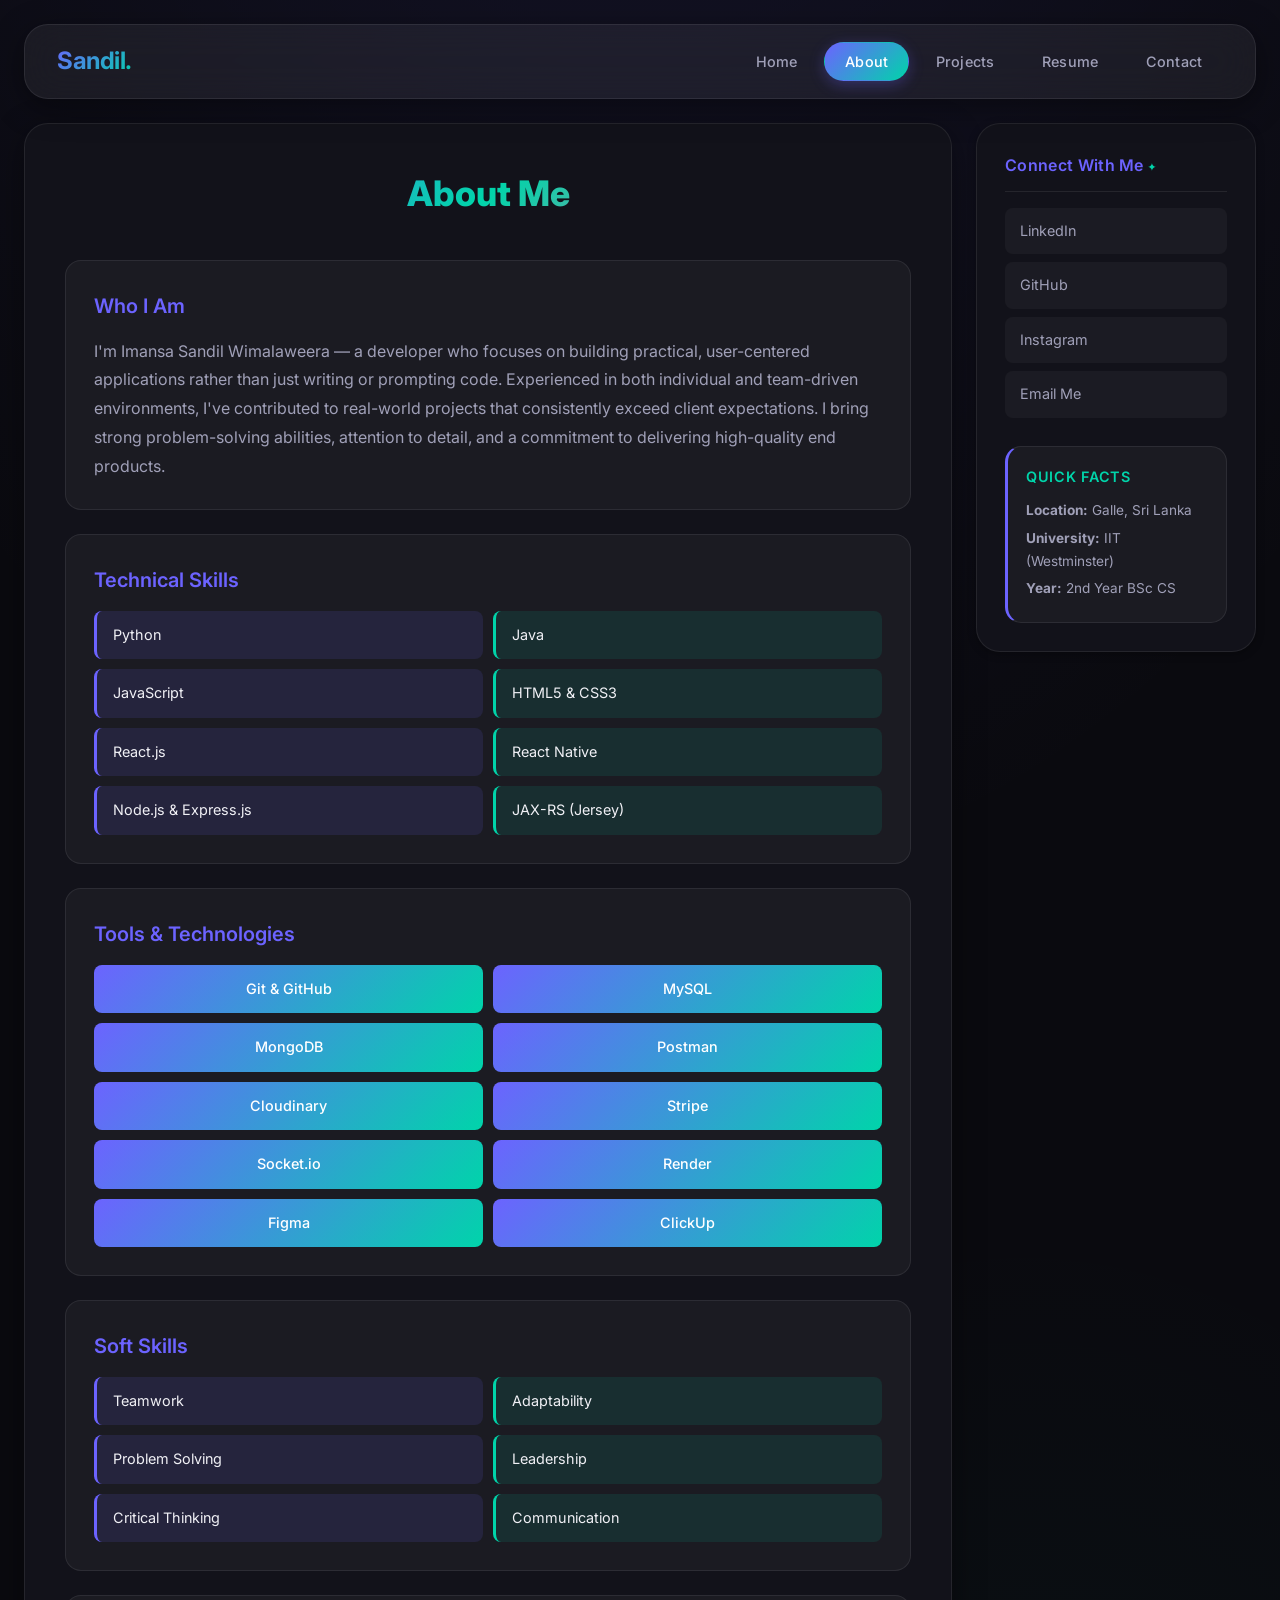
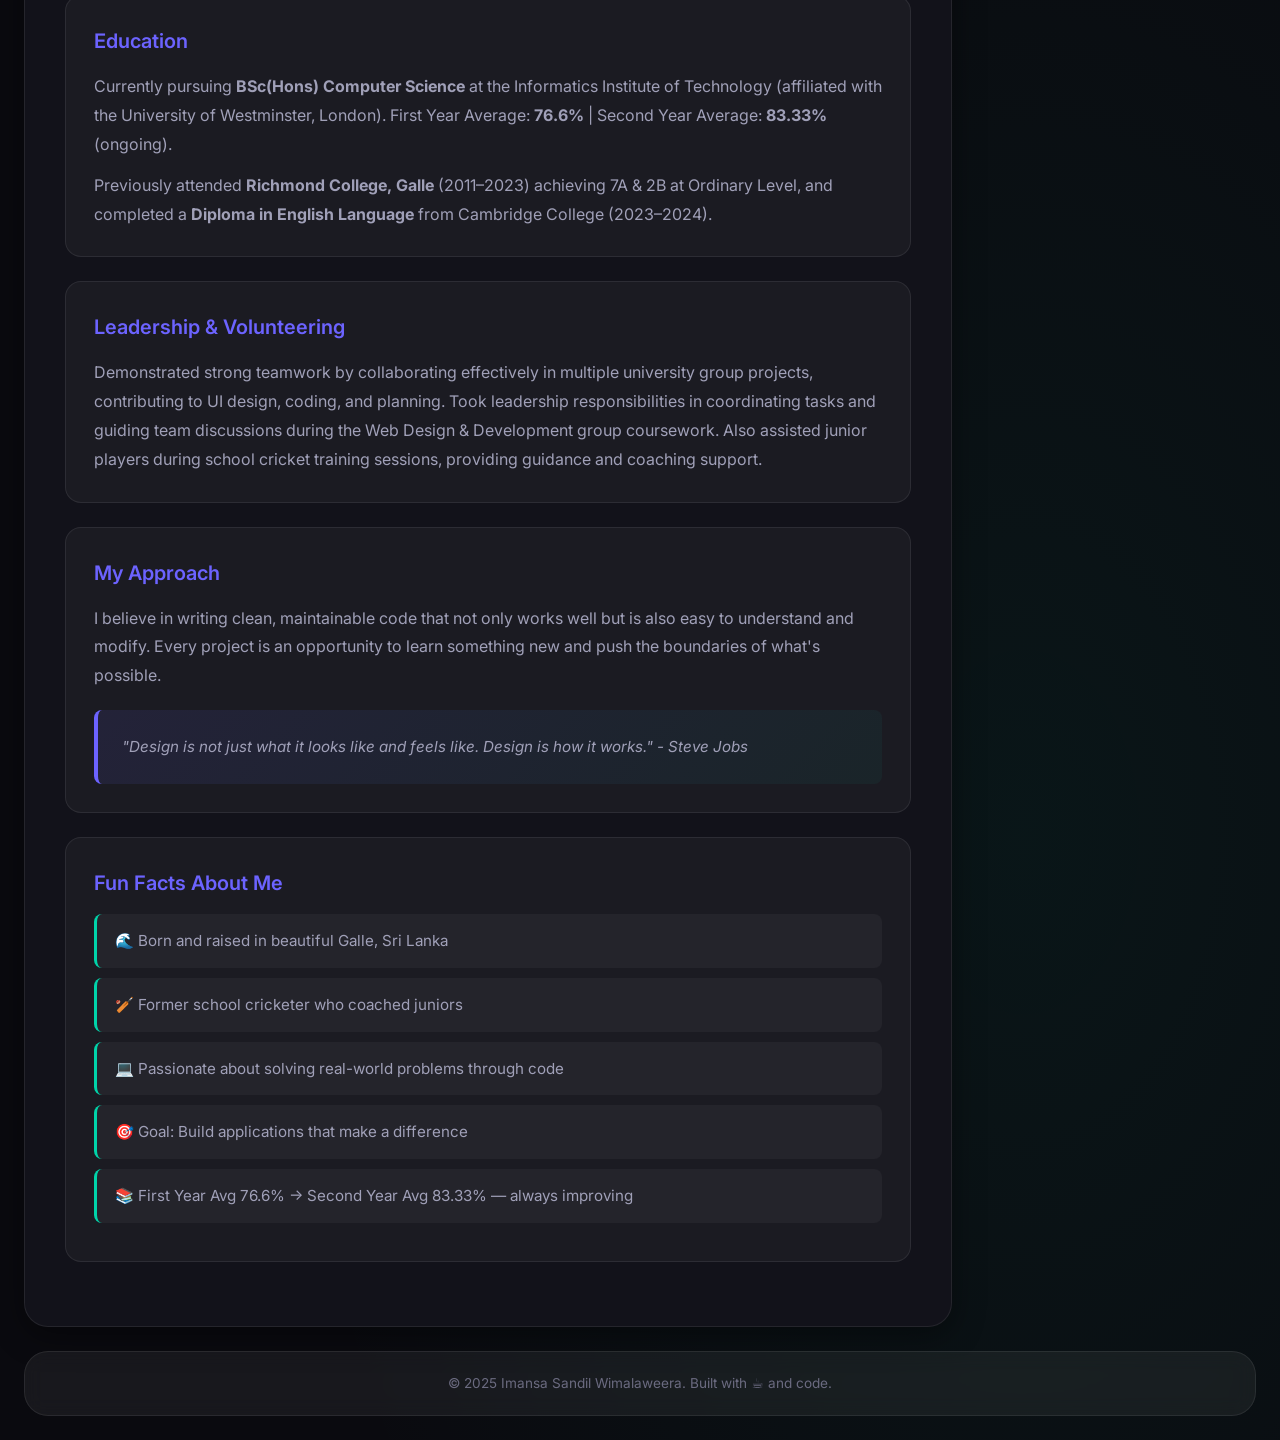
==== commit aa84c8e7: "integrated full CV content and added resume page" ====
--- a/about.html
+++ b/about.html
@@ -3,8 +3,8 @@
 <head>
     <meta charset="UTF-8">
     <meta name="viewport" content="width=device-width, initial-scale=1.0">
-    <meta name="description" content="Learn more about Sandil - a passionate software developer studying Computer Science at IIT, Sri Lanka.">
-    <title>About Me | Sandil</title>
+    <meta name="description" content="About Imansa Sandil - CS student at IIT (University of Westminster), skilled in Java, React, Node.js and more.">
+    <title>About Me | Imansa Sandil</title>
     <link rel="stylesheet" href="styles.css">
     <link href="https://fonts.googleapis.com/css2?family=Inter:wght@300;400;500;600;700;800&display=swap" rel="stylesheet">
 </head>
@@ -17,6 +17,7 @@
                 <li><a href="index.html">Home</a></li>
                 <li><a href="about.html" class="active">About</a></li>
                 <li><a href="blogs.html">Projects</a></li>
+                <li><a href="resume.html">Resume</a></li>
                 <li><a href="contact.html">Contact</a></li>
             </ul>
         </nav>
@@ -30,50 +31,71 @@
             <!-- Introduction section -->
             <section class="intro-section">
                 <h3>Who I Am</h3>
-                <p>Hello! I'm a passionate software developer dedicated to building robust, functional, and user-friendly applications. With a strong foundation in Java for backend systems, SQL for database management, and HTML5/CSS3 for modern web interfaces, I strive to bring ideas to life through code.</p>
+                <p>I'm Imansa Sandil Wimalaweera — a developer who focuses on building practical, user-centered applications rather than just writing or prompting code. Experienced in both individual and team-driven environments, I've contributed to real-world projects that consistently exceed client expectations. I bring strong problem-solving abilities, attention to detail, and a commitment to delivering high-quality end products.</p>
             </section>
 
             <!-- Skills section -->
             <section class="skills-section">
-                <h3>My Skills</h3>
+                <h3>Technical Skills</h3>
                 <ul class="skills-list">
-                    <li>HTML5 &amp; CSS3</li>
+                    <li>Python</li>
                     <li>Java</li>
                     <li>JavaScript</li>
-                    <li>UI/UX Design</li>
-                    <li>Problem Solving</li>
-                    <li>Team Collaboration</li>
+                    <li>HTML5 &amp; CSS3</li>
+                    <li>React.js</li>
+                    <li>React Native</li>
+                    <li>Node.js &amp; Express.js</li>
+                    <li>JAX-RS (Jersey)</li>
                 </ul>
             </section>
 
             <!-- Tools & Technologies section -->
             <section class="tools-section">
-                <h3>Tools I Use</h3>
+                <h3>Tools &amp; Technologies</h3>
                 <ul class="tools-list">
-                    <li>VS Code</li>
                     <li>Git &amp; GitHub</li>
-                    <li>MySQL Workbench</li>
-                    <li>IntelliJ IDEA</li>
+                    <li>MySQL</li>
+                    <li>MongoDB</li>
+                    <li>Postman</li>
+                    <li>Cloudinary</li>
+                    <li>Stripe</li>
+                    <li>Socket.io</li>
+                    <li>Render</li>
                     <li>Figma</li>
+                    <li>ClickUp</li>
+                </ul>
+            </section>
+
+            <!-- Soft Skills section -->
+            <section class="soft-skills-section">
+                <h3>Soft Skills</h3>
+                <ul class="skills-list">
+                    <li>Teamwork</li>
+                    <li>Adaptability</li>
+                    <li>Problem Solving</li>
+                    <li>Leadership</li>
+                    <li>Critical Thinking</li>
+                    <li>Communication</li>
                 </ul>
             </section>
 
             <!-- Education section -->
             <section class="education-section">
                 <h3>Education</h3>
-                <p>Currently studying <strong>Computer Science</strong> at IIT, focusing on full-stack development, from server-side logic with Java to database management and responsive web design.</p>
+                <p>Currently pursuing <strong>BSc(Hons) Computer Science</strong> at the Informatics Institute of Technology (affiliated with the University of Westminster, London). First Year Average: <strong>76.6%</strong> | Second Year Average: <strong>83.33%</strong> (ongoing).</p>
+                <p style="margin-top: 12px;">Previously attended <strong>Richmond College, Galle</strong> (2011–2023) achieving 7A &amp; 2B at Ordinary Level, and completed a <strong>Diploma in English Language</strong> from Cambridge College (2023–2024).</p>
             </section>
 
-            <!-- What I'm Learning Now section -->
+            <!-- Leadership & Volunteering -->
             <section class="current-focus-section">
-                <h3>What I'm Learning Now</h3>
-                <p>Currently diving deep into advanced web development and exploring modern frameworks. Always excited to learn new technologies and improve my craft. Every project is an opportunity to push my boundaries and discover better ways to solve problems.</p>
+                <h3>Leadership &amp; Volunteering</h3>
+                <p>Demonstrated strong teamwork by collaborating effectively in multiple university group projects, contributing to UI design, coding, and planning. Took leadership responsibilities in coordinating tasks and guiding team discussions during the Web Design &amp; Development group coursework. Also assisted junior players during school cricket training sessions, providing guidance and coaching support.</p>
             </section>
 
             <!-- Philosophy section -->
             <section class="philosophy-section">
                 <h3>My Approach</h3>
-                <p>I believe in writing clean, maintainable code that not only works well but is also easy to understand and modify. Every project is an opportunity to learn something new and push the boundaries of what's possible on the web.</p>
+                <p>I believe in writing clean, maintainable code that not only works well but is also easy to understand and modify. Every project is an opportunity to learn something new and push the boundaries of what's possible.</p>
                 <blockquote>
                     "Design is not just what it looks like and feels like. Design is how it works." - Steve Jobs
                 </blockquote>
@@ -84,9 +106,10 @@
                 <h3>Fun Facts About Me</h3>
                 <ul class="fun-facts-list">
                     <li>🌊 Born and raised in beautiful Galle, Sri Lanka</li>
+                    <li>🏏 Former school cricketer who coached juniors</li>
                     <li>💻 Passionate about solving real-world problems through code</li>
                     <li>🎯 Goal: Build applications that make a difference</li>
-                    <li>📚 Always learning, always growing</li>
+                    <li>📚 First Year Avg 76.6% → Second Year Avg 83.33% — always improving</li>
                 </ul>
             </section>
         </article>
@@ -96,22 +119,22 @@
     <aside>
         <h3>Connect With Me</h3>
         <ul class="social-links">
-            <li><a href="https://twitter.com" target="_blank" rel="noopener">Twitter</a></li>
-            <li><a href="https://linkedin.com" target="_blank" rel="noopener">LinkedIn</a></li>
+            <li><a href="https://www.linkedin.com/in/imansa-sandil-76a2b0391/" target="_blank" rel="noopener">LinkedIn</a></li>
             <li><a href="https://github.com/imansasandil-beep" target="_blank" rel="noopener">GitHub</a></li>
             <li><a href="https://www.instagram.com/_imansandil__?igsh=MTcyYmR6cWJxM2tmeA==" target="_blank" rel="noopener">Instagram</a></li>
+            <li><a href="mailto:imansasandil@gmail.com">Email Me</a></li>
         </ul>
         <div class="latest-update">
             <h4>Quick Facts</h4>
-            <p>Based in Galle, Sri Lanka</p>
-            <p>Available for projects</p>
-            <p>Always learning</p>
+            <p><strong>Location:</strong> Galle, Sri Lanka</p>
+            <p><strong>University:</strong> IIT (Westminster)</p>
+            <p><strong>Year:</strong> 2nd Year BSc CS</p>
         </div>
     </aside>
 
     <!-- Footer -->
     <footer>
-        <p>Built with ☕ and code by Sandil | &copy; 2025</p>
+        <p>&copy; 2025 Imansa Sandil Wimalaweera. Built with ☕ and code.</p>
     </footer>
 </body>
 </html>
--- a/styles.css
+++ b/styles.css
@@ -910,4 +910,372 @@
     .post-tags {
         flex-wrap: wrap;
     }
-}
+
+    .stats-section {
+        grid-template-columns: repeat(2, 1fr);
+    }
+
+    .references-grid {
+        grid-template-columns: 1fr;
+    }
+
+    .module-grid {
+        grid-template-columns: 1fr;
+    }
+
+    .skills-grid {
+        grid-template-columns: 1fr;
+    }
+
+    .hero-buttons {
+        flex-direction: column;
+        align-items: center;
+    }
+
+    .resume-section h2 {
+        font-size: 1.8rem;
+    }
+}
+
+/* ===== HERO ENHANCEMENTS ===== */
+.hero-greeting {
+    font-size: 1rem;
+    text-transform: uppercase;
+    letter-spacing: 0.15em;
+    color: var(--accent-2);
+    margin-bottom: 8px;
+    font-weight: 600;
+}
+
+.hero-tagline {
+    font-size: 1.15rem;
+    color: var(--text-secondary);
+    margin-bottom: 8px;
+}
+
+.hero-desc {
+    font-size: 0.95rem;
+    color: var(--text-muted);
+    max-width: 560px;
+    margin-left: auto;
+    margin-right: auto;
+    margin-bottom: 32px;
+}
+
+.hero-buttons {
+    display: flex;
+    gap: 16px;
+    justify-content: center;
+    flex-wrap: wrap;
+}
+
+.cta-outline {
+    background: transparent;
+    border: 2px solid rgba(108, 99, 255, 0.5);
+    box-shadow: none;
+    color: var(--accent-1);
+}
+
+.cta-outline:hover {
+    background: rgba(108, 99, 255, 0.1);
+    border-color: var(--accent-1);
+    box-shadow: 0 4px 20px rgba(108, 99, 255, 0.2);
+}
+
+/* ===== STATS SECTION ===== */
+.stats-section {
+    display: grid;
+    grid-template-columns: repeat(4, 1fr);
+    gap: 16px;
+    margin-top: 32px;
+}
+
+.stat-item {
+    background: var(--bg-card);
+    border: 1px solid var(--border-glass);
+    border-radius: var(--radius-md);
+    padding: 24px 16px;
+    text-align: center;
+    transition: var(--transition-smooth);
+}
+
+.stat-item:hover {
+    border-color: rgba(108, 99, 255, 0.25);
+    box-shadow: var(--shadow-glow);
+    transform: translateY(-4px);
+}
+
+.stat-number {
+    display: block;
+    font-size: 2rem;
+    font-weight: 800;
+    background: var(--gradient-accent);
+    -webkit-background-clip: text;
+    -webkit-text-fill-color: transparent;
+    background-clip: text;
+    margin-bottom: 4px;
+}
+
+.stat-label {
+    font-size: 0.8rem;
+    color: var(--text-muted);
+    text-transform: uppercase;
+    letter-spacing: 0.06em;
+    font-weight: 500;
+}
+
+/* ===== RESUME PAGE ===== */
+.resume-section h2 {
+    font-size: 2.2rem;
+    font-weight: 800;
+    margin-bottom: 32px;
+    background: var(--gradient-hero);
+    -webkit-background-clip: text;
+    -webkit-text-fill-color: transparent;
+    background-clip: text;
+}
+
+.resume-block {
+    background: var(--bg-card);
+    border: 1px solid var(--border-glass);
+    border-radius: var(--radius-md);
+    padding: 28px;
+    margin-bottom: 24px;
+    transition: var(--transition-smooth);
+}
+
+.resume-block:hover {
+    border-color: rgba(108, 99, 255, 0.15);
+    box-shadow: var(--shadow-glow);
+}
+
+.resume-block h3 {
+    color: var(--accent-1);
+    font-size: 1.25rem;
+    font-weight: 700;
+    margin-bottom: 16px;
+    padding-bottom: 10px;
+    border-bottom: 1px solid var(--border-glass);
+}
+
+.resume-block > p {
+    color: var(--text-secondary);
+    line-height: 1.8;
+}
+
+/* Timeline */
+.timeline {
+    position: relative;
+    padding-left: 28px;
+}
+
+.timeline::before {
+    content: '';
+    position: absolute;
+    left: 6px;
+    top: 8px;
+    bottom: 8px;
+    width: 2px;
+    background: linear-gradient(to bottom, var(--accent-1), var(--accent-2));
+    border-radius: 2px;
+}
+
+.timeline-item {
+    position: relative;
+    margin-bottom: 28px;
+}
+
+.timeline-item:last-child {
+    margin-bottom: 0;
+}
+
+.timeline-marker {
+    position: absolute;
+    left: -25px;
+    top: 6px;
+    width: 12px;
+    height: 12px;
+    background: var(--accent-1);
+    border-radius: 50%;
+    border: 2px solid var(--bg-secondary);
+    box-shadow: 0 0 10px rgba(108, 99, 255, 0.4);
+}
+
+.timeline-content h4 {
+    font-size: 1.1rem;
+    color: var(--text-primary);
+    font-weight: 600;
+    margin-bottom: 4px;
+}
+
+.timeline-date {
+    display: inline-block;
+    font-size: 0.8rem;
+    color: var(--accent-2);
+    background: rgba(0, 212, 170, 0.1);
+    padding: 3px 12px;
+    border-radius: var(--radius-full);
+    border: 1px solid rgba(0, 212, 170, 0.2);
+    margin-bottom: 8px;
+    font-weight: 500;
+}
+
+.timeline-org {
+    color: var(--text-secondary);
+    font-size: 0.9rem;
+    margin-bottom: 8px;
+}
+
+.timeline-content > p {
+    color: var(--text-secondary);
+    font-size: 0.9rem;
+}
+
+/* Module tags */
+.module-grid {
+    display: flex;
+    flex-wrap: wrap;
+    gap: 8px;
+    margin-top: 12px;
+}
+
+.module-tag {
+    display: inline-block;
+    font-size: 0.78rem;
+    padding: 4px 12px;
+    background: rgba(108, 99, 255, 0.1);
+    color: var(--accent-1);
+    border-radius: var(--radius-full);
+    border: 1px solid rgba(108, 99, 255, 0.15);
+    font-weight: 500;
+}
+
+/* Skills grid on resume */
+.skills-grid {
+    display: grid;
+    grid-template-columns: repeat(2, 1fr);
+    gap: 20px;
+}
+
+.skill-category h4 {
+    font-size: 0.9rem;
+    color: var(--accent-2);
+    margin-bottom: 10px;
+    text-transform: uppercase;
+    letter-spacing: 0.04em;
+    font-weight: 600;
+}
+
+.skill-pills {
+    display: flex;
+    flex-wrap: wrap;
+    gap: 8px;
+}
+
+.skill-pills span {
+    display: inline-block;
+    font-size: 0.82rem;
+    padding: 6px 14px;
+    background: var(--gradient-card);
+    color: var(--text-primary);
+    border-radius: var(--radius-full);
+    border: 1px solid var(--border-glass);
+    transition: var(--transition-fast);
+    font-weight: 500;
+}
+
+.skill-pills span:hover {
+    border-color: var(--accent-1);
+    background: rgba(108, 99, 255, 0.12);
+    transform: translateY(-2px);
+}
+
+/* Resume list */
+.resume-list {
+    list-style: none;
+    padding: 0;
+}
+
+.resume-list li {
+    padding: 12px 16px;
+    margin-bottom: 8px;
+    background: rgba(0, 212, 170, 0.05);
+    border-left: 3px solid var(--accent-2);
+    border-radius: var(--radius-sm);
+    color: var(--text-secondary);
+    font-size: 0.92rem;
+    line-height: 1.7;
+    transition: var(--transition-fast);
+}
+
+.resume-list li:hover {
+    background: rgba(0, 212, 170, 0.1);
+    transform: translateX(4px);
+}
+
+/* References */
+.references-grid {
+    display: grid;
+    grid-template-columns: repeat(2, 1fr);
+    gap: 16px;
+}
+
+.reference-card {
+    background: var(--bg-glass);
+    border: 1px solid var(--border-glass);
+    border-radius: var(--radius-md);
+    padding: 20px;
+    transition: var(--transition-smooth);
+}
+
+.reference-card:hover {
+    border-color: rgba(108, 99, 255, 0.2);
+    box-shadow: var(--shadow-glow);
+}
+
+.reference-card h4 {
+    color: var(--text-primary);
+    font-size: 1rem;
+    margin-bottom: 6px;
+}
+
+.ref-title {
+    color: var(--accent-1);
+    font-size: 0.85rem;
+    font-weight: 500;
+    margin-bottom: 2px;
+}
+
+.ref-org {
+    color: var(--text-secondary);
+    font-size: 0.85rem;
+    margin-bottom: 10px;
+}
+
+.ref-contact {
+    color: var(--text-muted);
+    font-size: 0.82rem;
+    margin-bottom: 2px;
+}
+
+/* ===== SOFT SKILLS SECTION (about page) ===== */
+.soft-skills-section {
+    margin-bottom: 24px;
+    padding: 28px;
+    background: var(--bg-card);
+    border-radius: var(--radius-md);
+    border: 1px solid var(--border-glass);
+    transition: var(--transition-smooth);
+}
+
+.soft-skills-section:hover {
+    border-color: rgba(108, 99, 255, 0.15);
+    box-shadow: var(--shadow-glow);
+}
+
+.soft-skills-section h3 {
+    color: var(--accent-1);
+    margin-bottom: 14px;
+    font-size: 1.25rem;
+    font-weight: 600;
+}
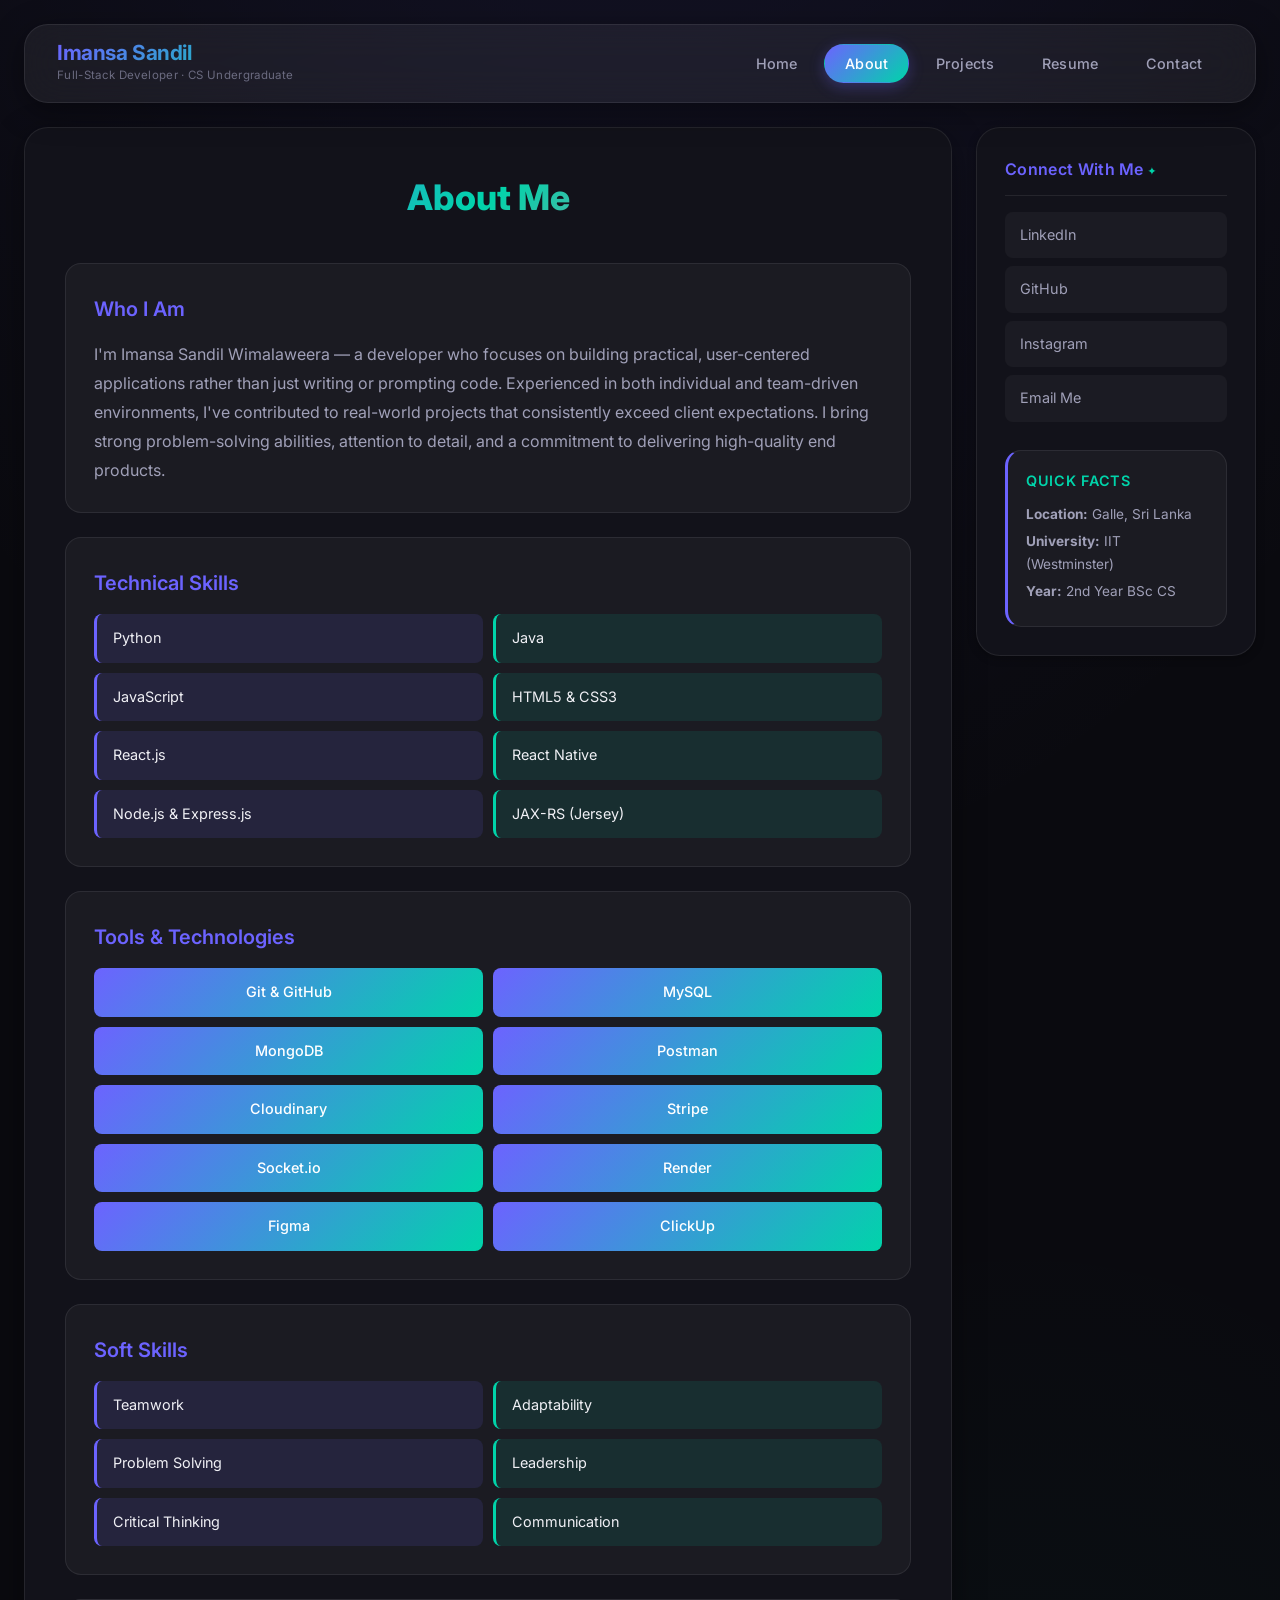
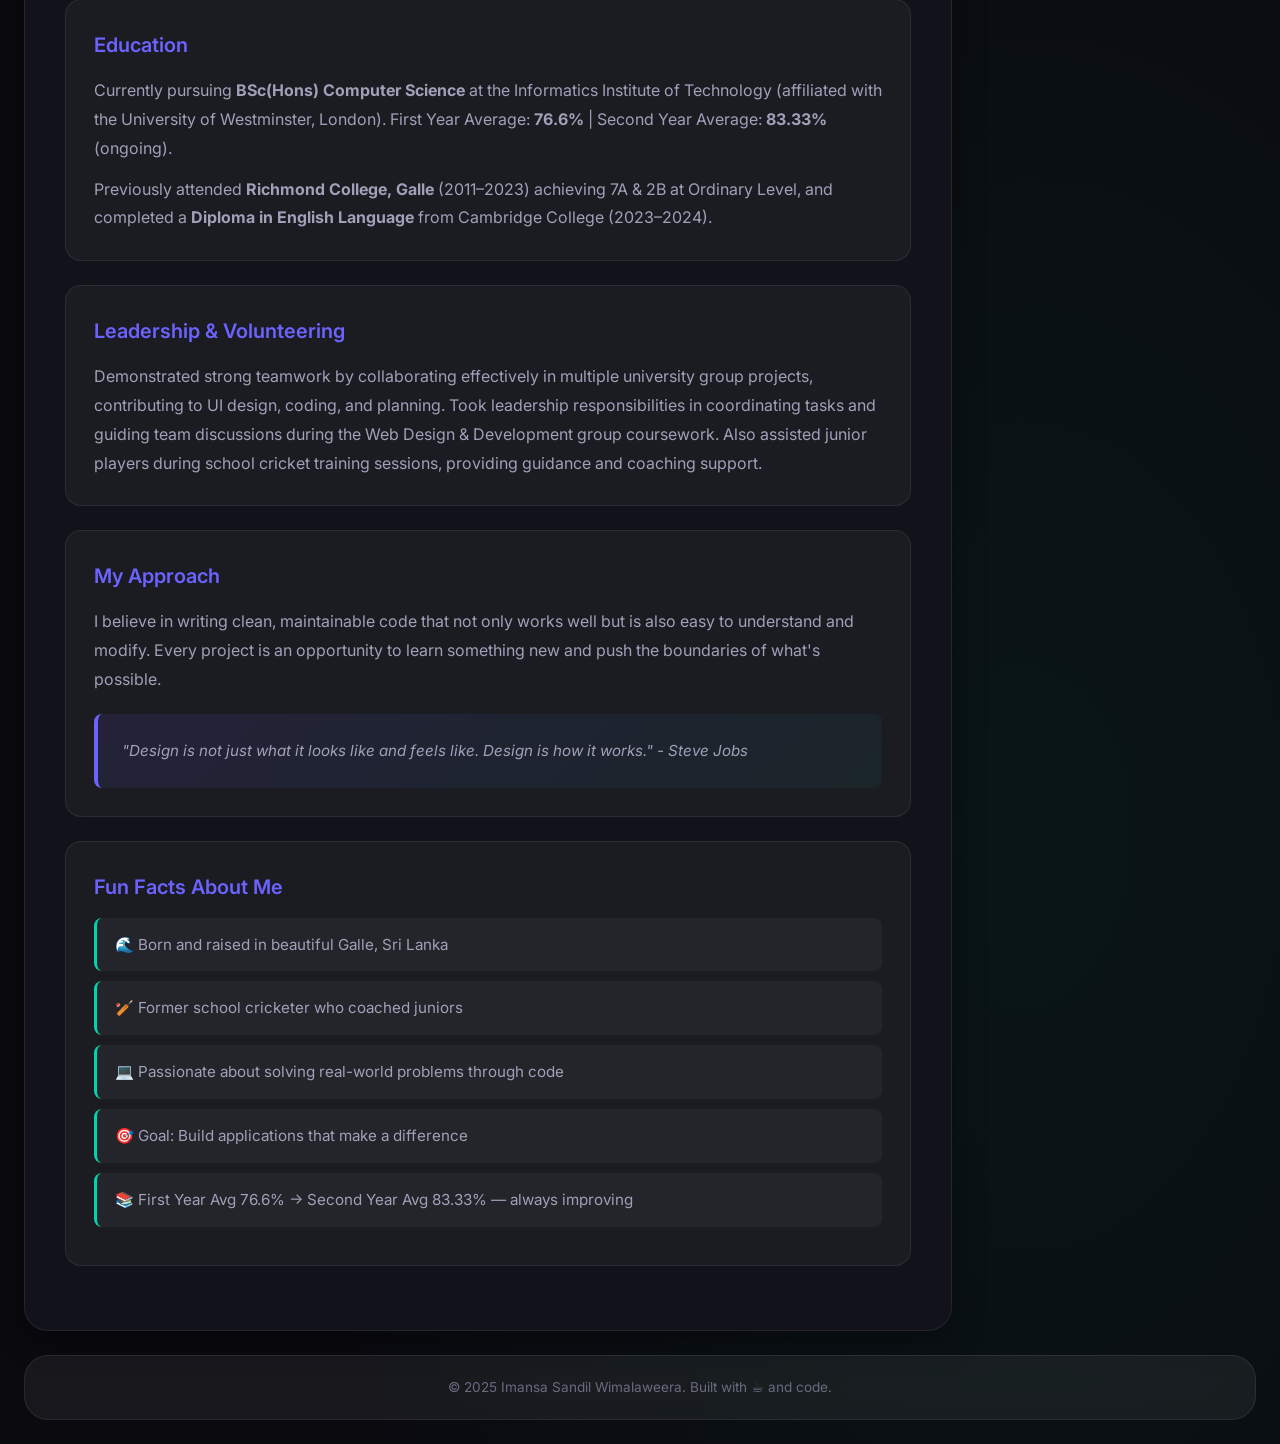
==== commit ff192e0e: "header now shows full name with role subtitle" ====
--- a/about.html
+++ b/about.html
@@ -12,7 +12,10 @@
     <!-- Navigation header -->
     <header>
         <nav>
-            <h1>Sandil.</h1>
+            <div class="logo-text">
+                    <h1>Imansa Sandil</h1>
+                    <span class="logo-role">Full-Stack Developer · CS Undergraduate</span>
+                </div>
             <ul>
                 <li><a href="index.html">Home</a></li>
                 <li><a href="about.html" class="active">About</a></li>
--- a/styles.css
+++ b/styles.css
@@ -129,7 +129,7 @@
 /* Text effects */
 nav h1 {
     font-family: 'Inter', sans-serif;
-    font-size: 1.5rem;
+    font-size: 1.3rem;
     font-weight: 700;
     background: var(--gradient-hero);
     background-size: 200% 200%;
@@ -138,6 +138,19 @@
     background-clip: text;
     animation: gradientShift 4s ease infinite;
     letter-spacing: -0.02em;
+    line-height: 1.2;
+}
+
+.logo-text {
+    display: flex;
+    flex-direction: column;
+}
+
+.logo-role {
+    font-size: 0.72rem;
+    color: var(--text-muted);
+    font-weight: 400;
+    letter-spacing: 0.03em;
 }
 
 nav ul {
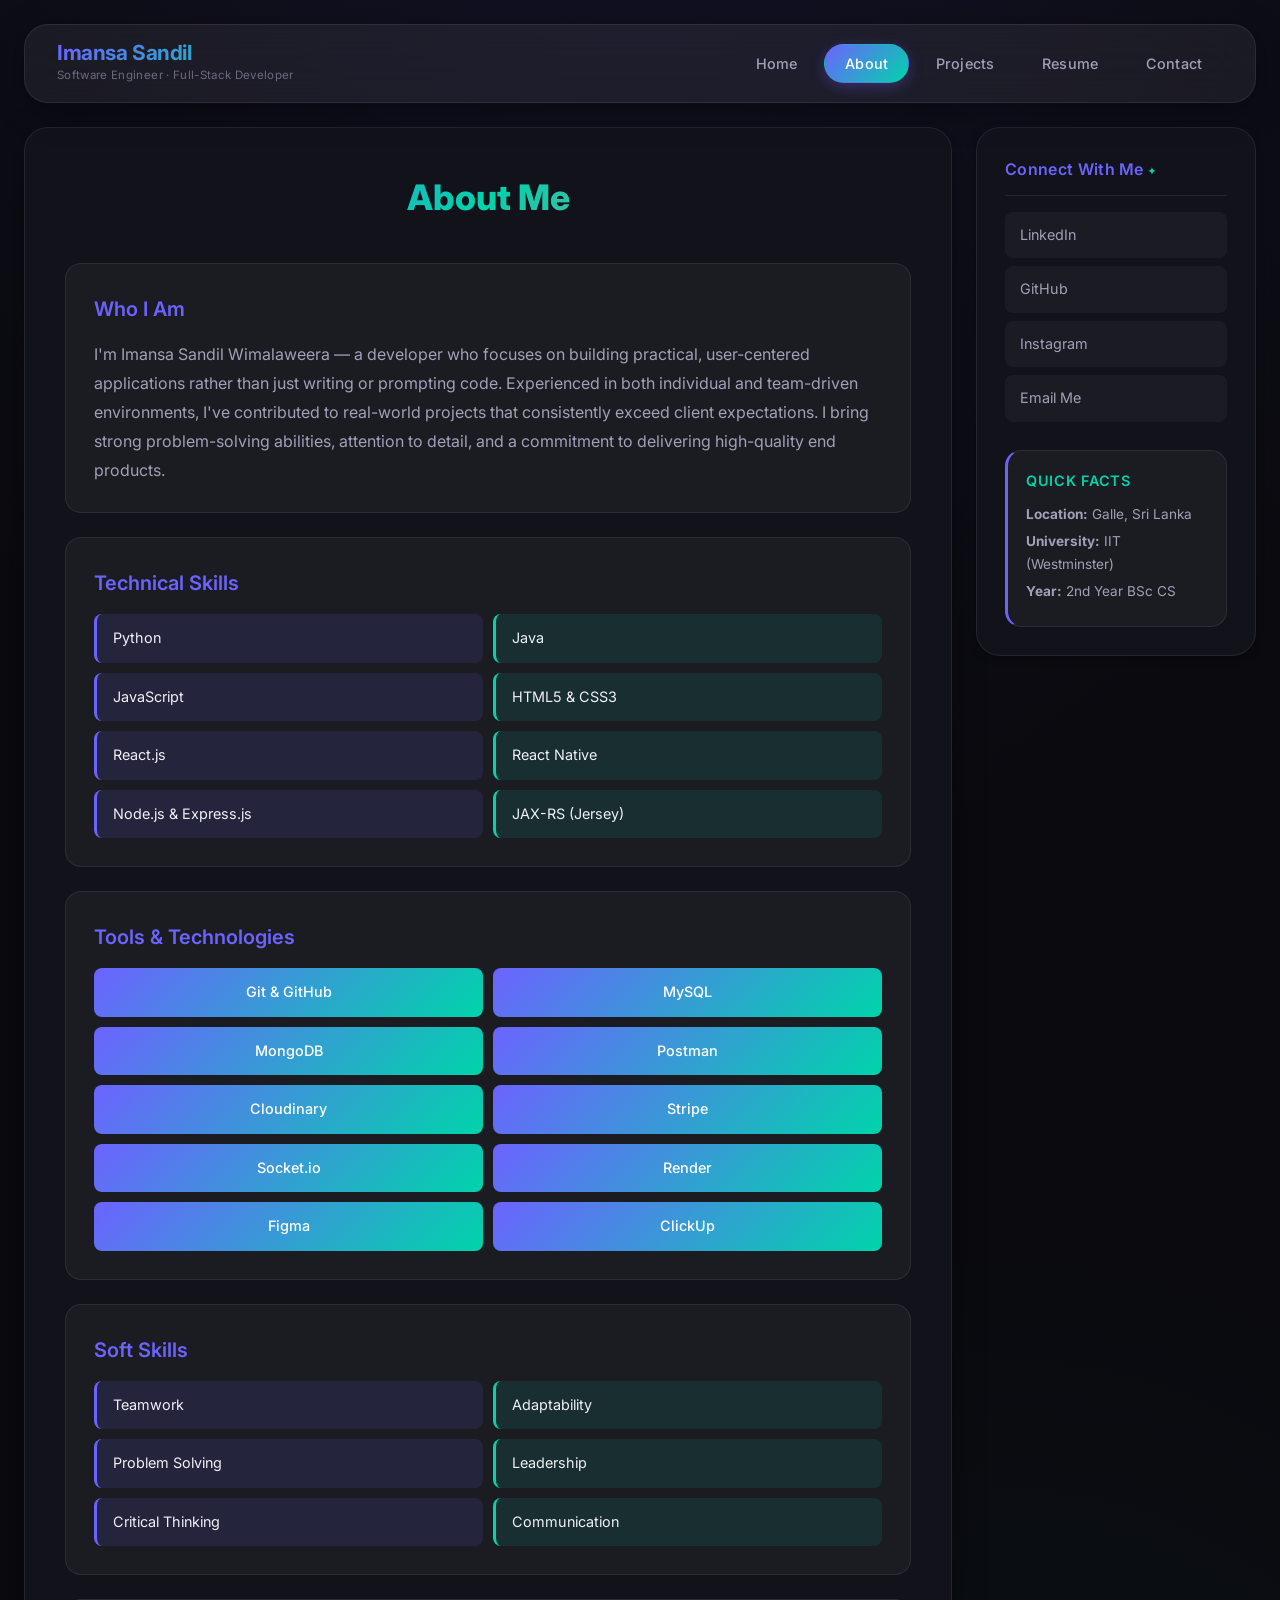
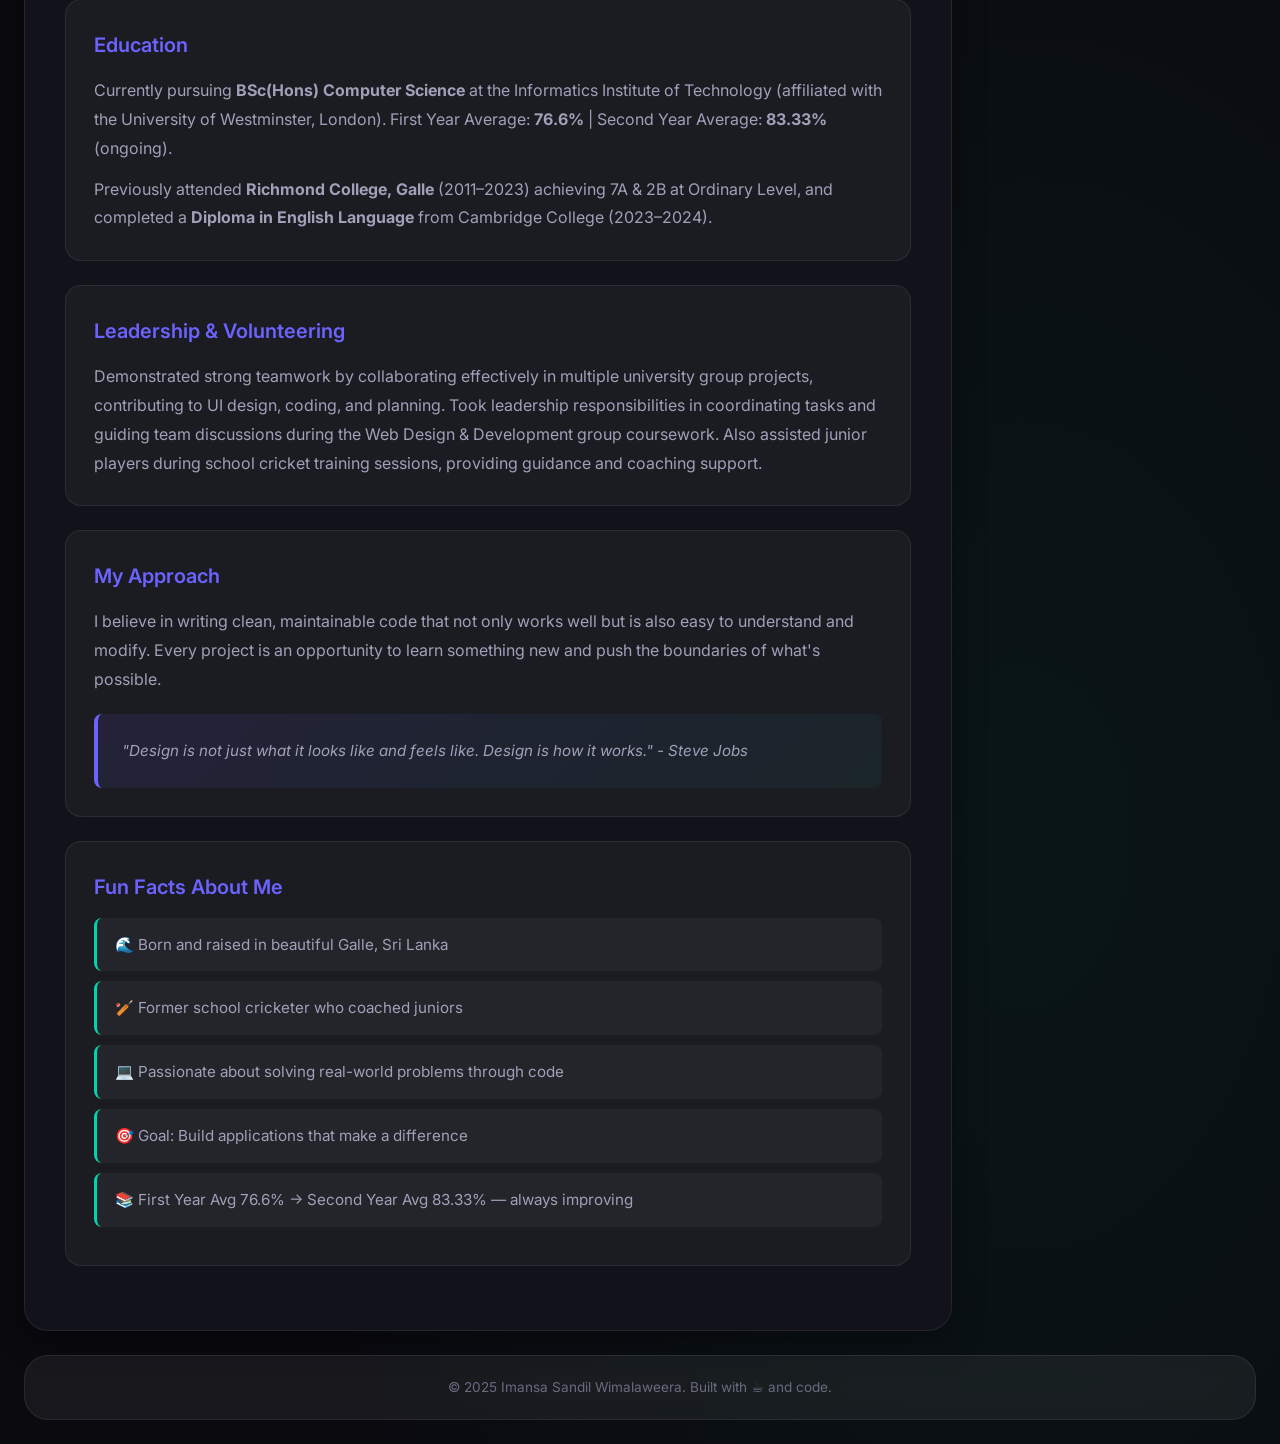
==== commit 866a8385: "added software engineer title to header" ====
--- a/about.html
+++ b/about.html
@@ -14,7 +14,7 @@
         <nav>
             <div class="logo-text">
                     <h1>Imansa Sandil</h1>
-                    <span class="logo-role">Full-Stack Developer · CS Undergraduate</span>
+                    <span class="logo-role">Software Engineer · Full-Stack Developer</span>
                 </div>
             <ul>
                 <li><a href="index.html">Home</a></li>
@@ -140,4 +140,4 @@
         <p>&copy; 2025 Imansa Sandil Wimalaweera. Built with ☕ and code.</p>
     </footer>
 </body>
-</html>+</html>
